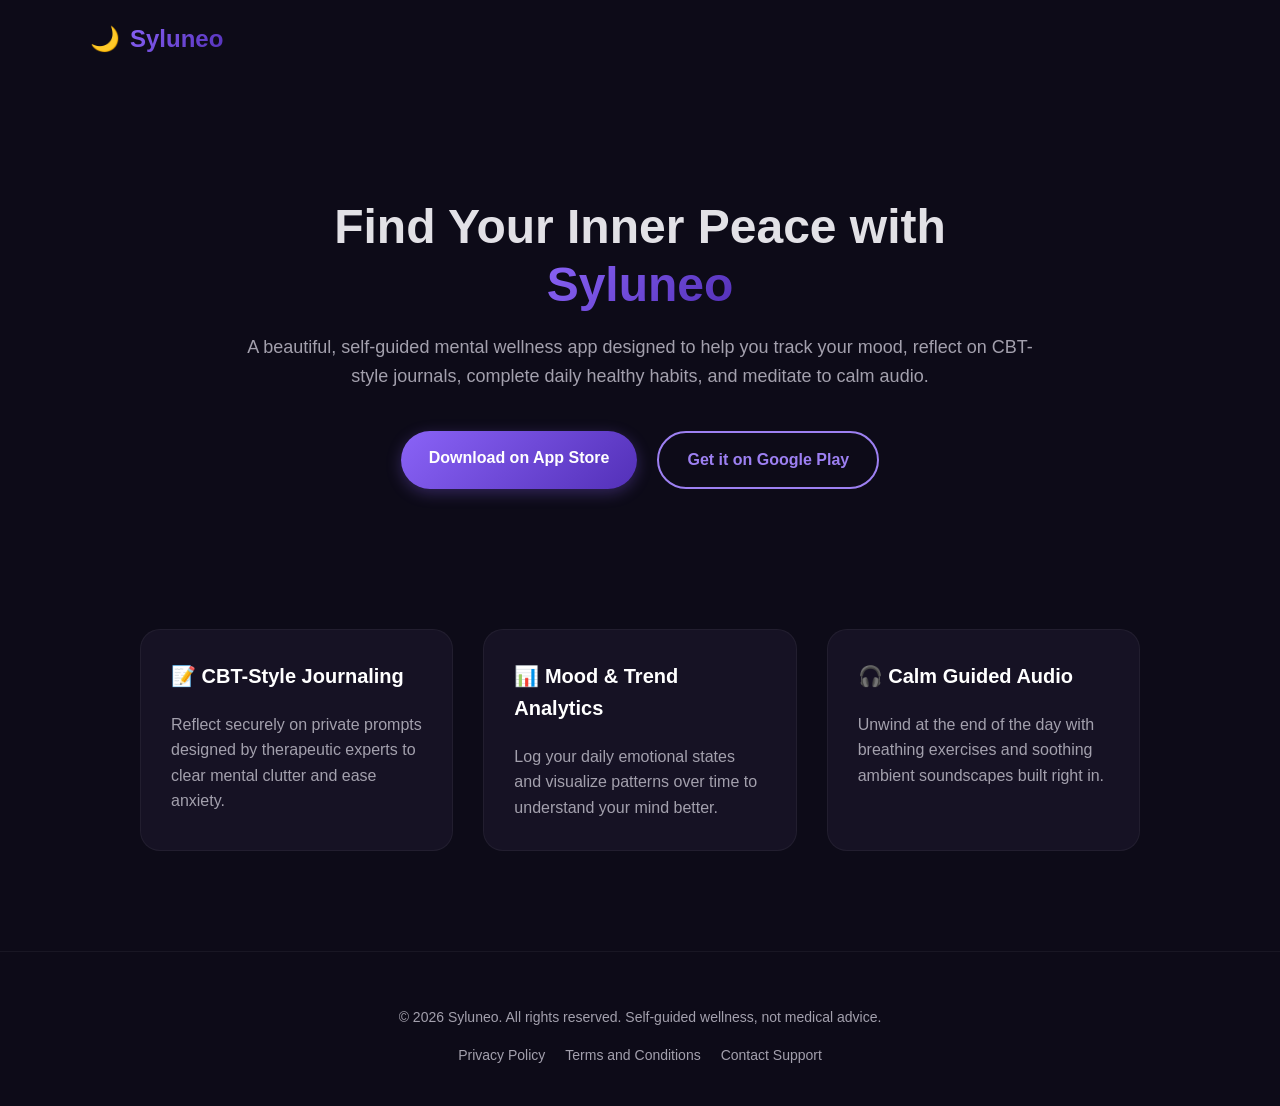
==== index.html @ 830b9f59 "Create index.html" ====
<!DOCTYPE html>
<html lang="en">
<head>
    <meta charset="UTF-8">
    <meta name="viewport" content="width=device-width, initial-scale=1.0">
    <title>Syluneo - Your Self-Guided Mental Wellness Space</title>
    <style>
        :root {
            --bg-color: #0d0b18;
            --card-bg: #161224;
            --text-color: #e2e1e6;
            --text-muted: #a3a0ad;
            --accent: #9d80f2;
            --accent-gradient: linear-gradient(135deg, #8a63f7, #5330b8);
        }
        body {
            font-family: -apple-system, BlinkMacSystemFont, "Segoe UI", Roboto, sans-serif;
            background-color: var(--bg-color);
            color: var(--text-color);
            margin: 0;
            padding: 0;
            line-height: 1.6;
        }
        header {
            display: flex;
            justify-content: space-between;
            align-items: center;
            padding: 20px 40px;
            max-width: 1100px;
            margin: 0 auto;
        }
        .logo {
            font-size: 24px;
            font-weight: 800;
            color: var(--text-color);
            text-decoration: none;
            display: flex;
            align-items: center;
            gap: 10px;
        }
        .logo span {
            background: var(--accent-gradient);
            -webkit-background-clip: text;
            -webkit-text-fill-color: transparent;
        }
        .hero {
            text-align: center;
            padding: 80px 20px;
            max-width: 800px;
            margin: 0 auto;
        }
        h1 {
            font-size: 48px;
            font-weight: 800;
            margin-bottom: 20px;
            line-height: 1.2;
        }
        h1 span {
            background: var(--accent-gradient);
            -webkit-background-clip: text;
            -webkit-text-fill-color: transparent;
        }
        .hero p {
            font-size: 18px;
            color: var(--text-muted);
            margin-bottom: 40px;
        }
        .cta-buttons {
            display: flex;
            justify-content: center;
            gap: 20px;
            flex-wrap: wrap;
        }
        .btn {
            background: var(--accent-gradient);
            color: white;
            padding: 14px 28px;
            border-radius: 30px;
            text-decoration: none;
            font-weight: 600;
            transition: transform 0.2s, box-shadow 0.2s;
            box-shadow: 0 4px 15px rgba(138, 99, 247, 0.3);
        }
        .btn:hover {
            transform: translateY(-2px);
            box-shadow: 0 6px 20px rgba(138, 99, 247, 0.5);
        }
        .btn-outline {
            background: transparent;
            border: 2px solid var(--accent);
            color: var(--accent);
            box-shadow: none;
        }
        .btn-outline:hover {
            background: rgba(157, 128, 242, 0.1);
            color: white;
            box-shadow: none;
        }
        .features {
            max-width: 1000px;
            margin: 60px auto;
            padding: 0 20px;
            display: grid;
            grid-template-columns: repeat(auto-fit, minmax(280px, 1fr));
            gap: 30px;
        }
        .feature-card {
            background-color: var(--card-bg);
            padding: 30px;
            border-radius: 20px;
            border: 1px solid rgba(255, 255, 255, 0.05);
            text-align: left;
        }
        .feature-card h3 {
            font-size: 20px;
            margin-top: 0;
            color: white;
        }
        .feature-card p {
            color: var(--text-muted);
            margin-bottom: 0;
        }
        footer {
            border-top: 1px solid rgba(255, 255, 255, 0.05);
            padding: 40px 20px;
            text-align: center;
            margin-top: 100px;
            color: var(--text-muted);
            font-size: 14px;
        }
        .footer-links {
            margin-top: 15px;
            display: flex;
            justify-content: center;
            gap: 20px;
        }
        .footer-links a {
            color: var(--text-muted);
            text-decoration: none;
            transition: color 0.2s;
        }
        .footer-links a:hover {
            color: var(--accent);
        }
    </style>
</head>
<body>

    <header>
        <a href="/" class="logo">🌙 <span>Syluneo</span></a>
    </header>

    <section class="hero">
        <h1>Find Your Inner Peace with <span>Syluneo</span></h1>
        <p>A beautiful, self-guided mental wellness app designed to help you track your mood, reflect on CBT-style journals, complete daily healthy habits, and meditate to calm audio.</p>
        <div class="cta-buttons">
            <a href="#" class="btn">Download on App Store</a>
            <a href="#" class="btn btn-outline">Get it on Google Play</a>
        </div>
    </section>

    <section class="features">
        <div class="feature-card">
            <h3>📝 CBT-Style Journaling</h3>
            <p>Reflect securely on private prompts designed by therapeutic experts to clear mental clutter and ease anxiety.</p>
        </div>
        <div class="feature-card">
            <h3>📊 Mood & Trend Analytics</h3>
            <p>Log your daily emotional states and visualize patterns over time to understand your mind better.</p>
        </div>
        <div class="feature-card">
            <h3>🎧 Calm Guided Audio</h3>
            <p>Unwind at the end of the day with breathing exercises and soothing ambient soundscapes built right in.</p>
        </div>
    </section>

    <footer>
        <p>&copy; 2026 Syluneo. All rights reserved. Self-guided wellness, not medical advice.</p>
        <div class="footer-links">
            <a href="/privacy-policy.html">Privacy Policy</a>
            <a href="/terms.html">Terms and Conditions</a>
            <a href="mailto:support@syluneo.com">Contact Support</a>
        </div>
    </footer>

</body>
</html>
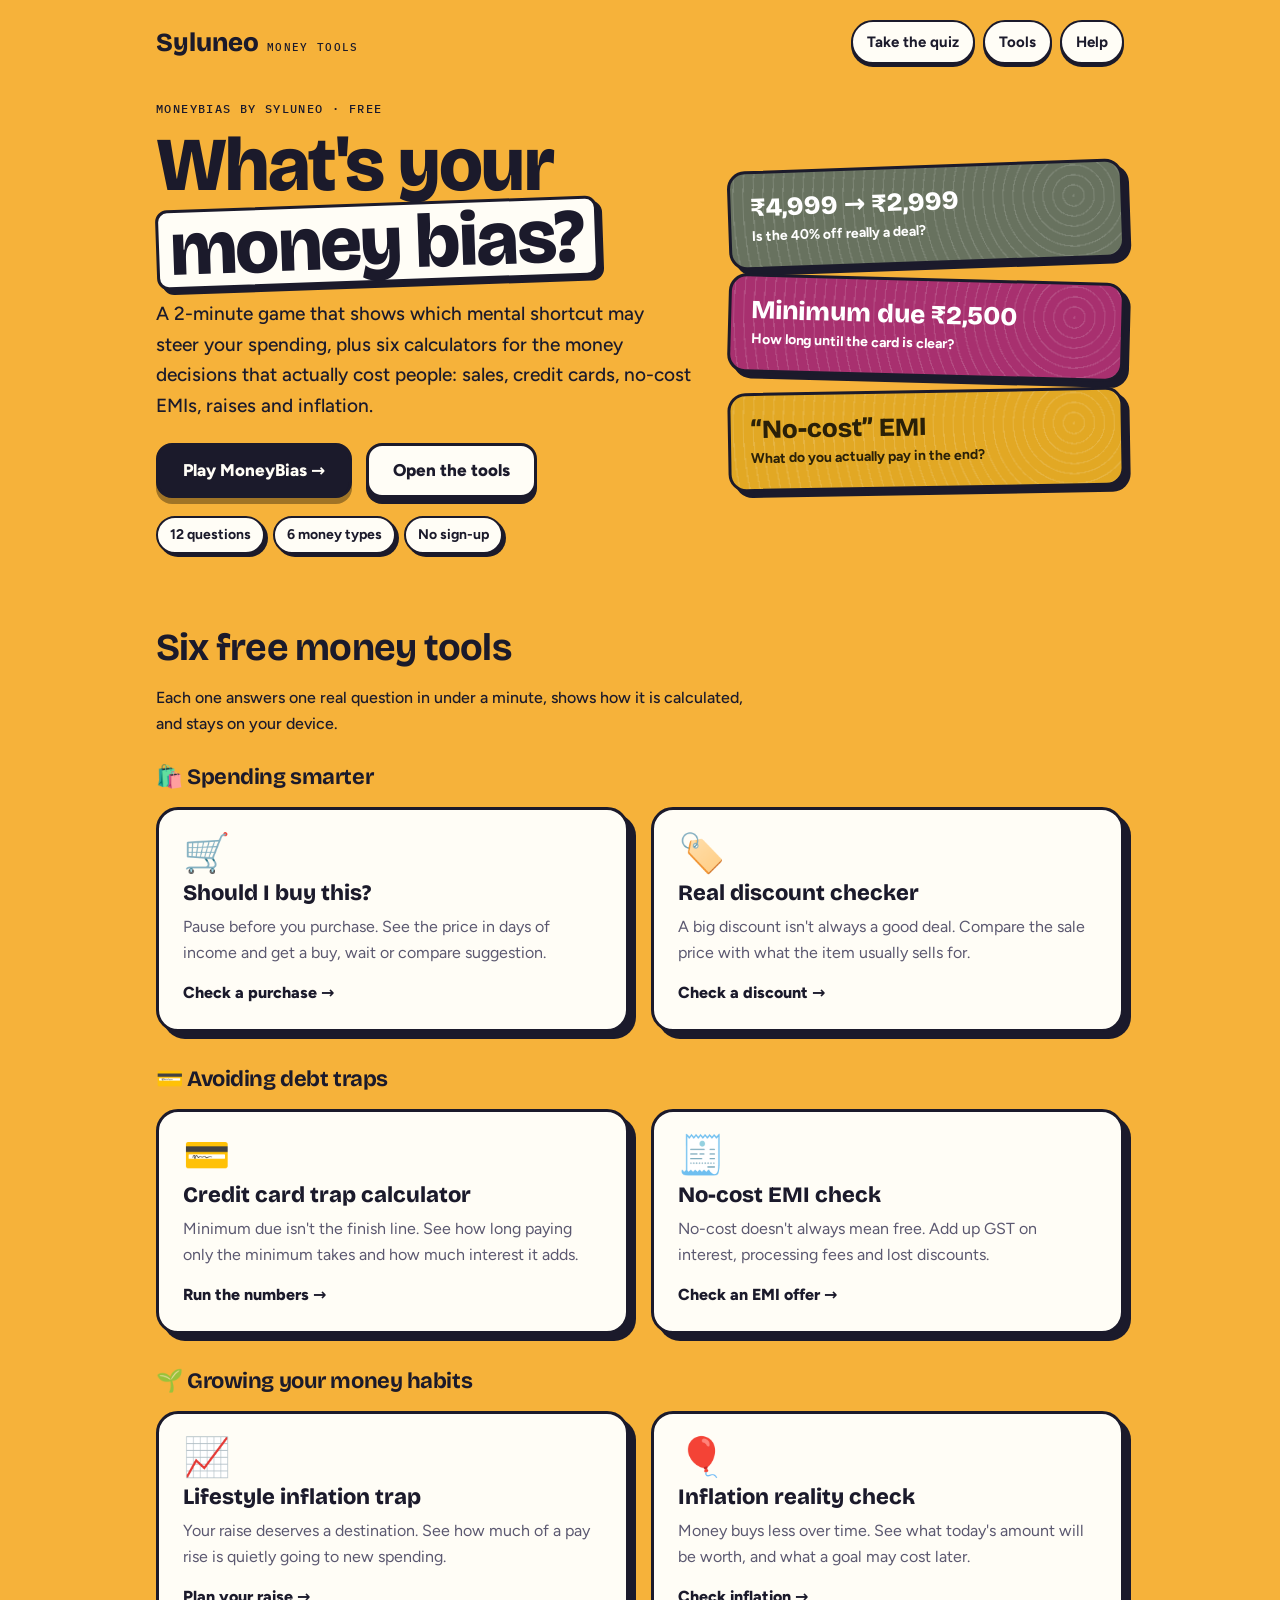
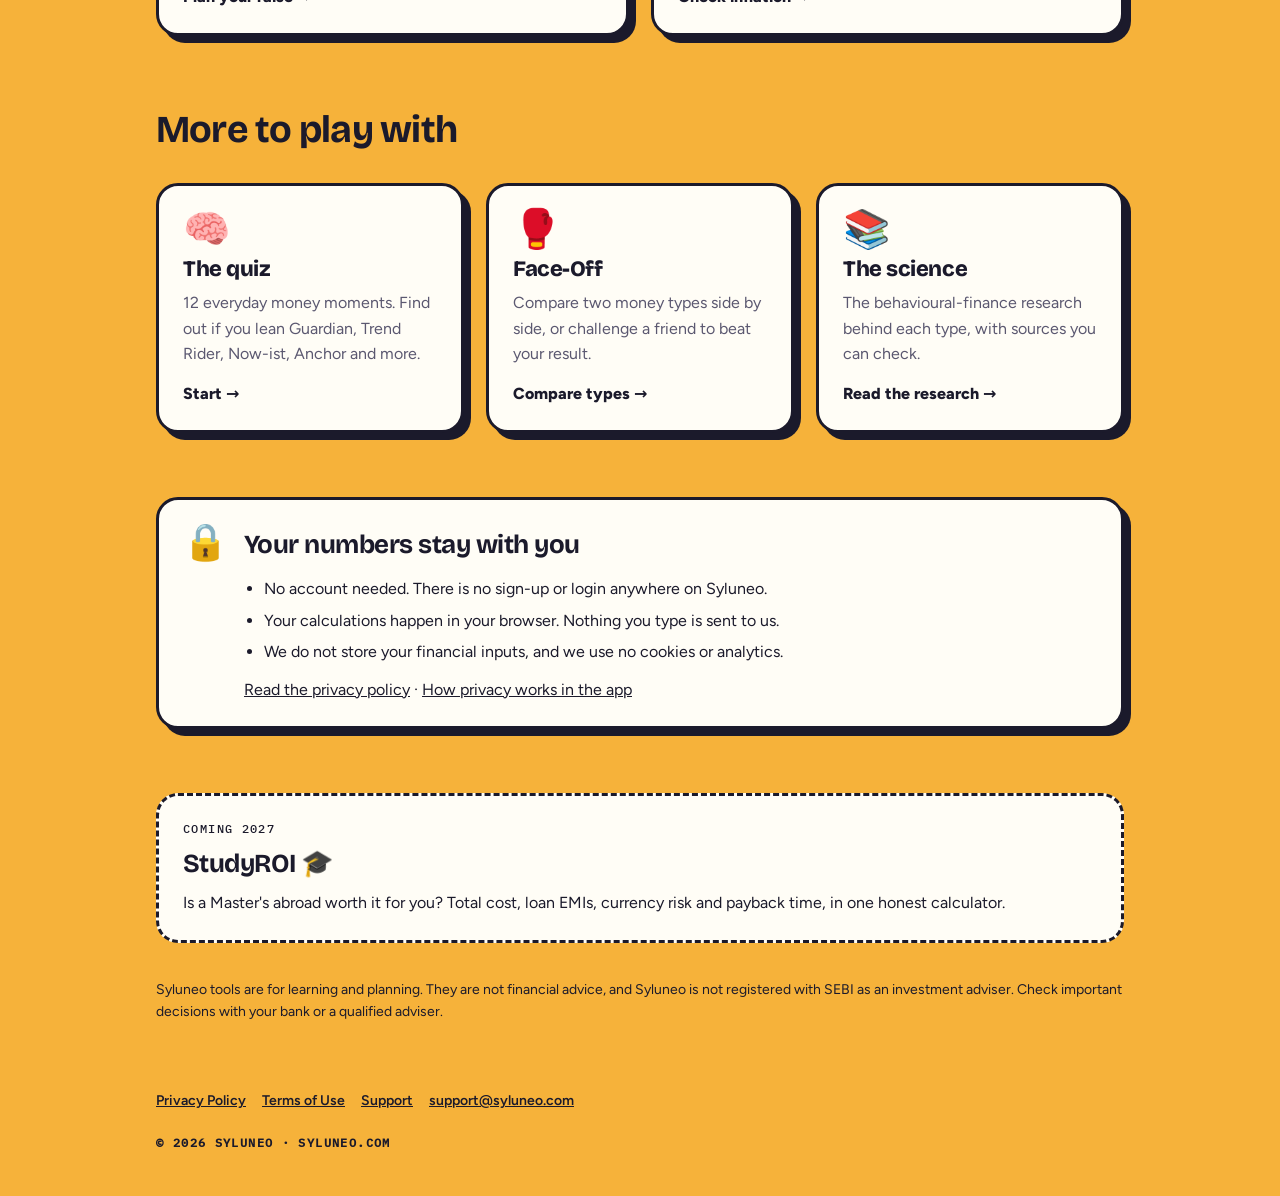
==== commit 0098f708: "Replace wellness site with MoneyBias and six free money tools - New home page in the MoneyBias desig" ====
--- a/index.html
+++ b/index.html
@@ -1,187 +1,129 @@
-<!DOCTYPE html>
+<!doctype html>
 <html lang="en">
 <head>
-    <meta charset="UTF-8">
-    <meta name="viewport" content="width=device-width, initial-scale=1.0">
-    <title>Syluneo - Your Self-Guided Mental Wellness Space</title>
-    <style>
-        :root {
-            --bg-color: #0d0b18;
-            --card-bg: #161224;
-            --text-color: #e2e1e6;
-            --text-muted: #a3a0ad;
-            --accent: #9d80f2;
-            --accent-gradient: linear-gradient(135deg, #8a63f7, #5330b8);
-        }
-        body {
-            font-family: -apple-system, BlinkMacSystemFont, "Segoe UI", Roboto, sans-serif;
-            background-color: var(--bg-color);
-            color: var(--text-color);
-            margin: 0;
-            padding: 0;
-            line-height: 1.6;
-        }
-        header {
-            display: flex;
-            justify-content: space-between;
-            align-items: center;
-            padding: 20px 40px;
-            max-width: 1100px;
-            margin: 0 auto;
-        }
-        .logo {
-            font-size: 24px;
-            font-weight: 800;
-            color: var(--text-color);
-            text-decoration: none;
-            display: flex;
-            align-items: center;
-            gap: 10px;
-        }
-        .logo span {
-            background: var(--accent-gradient);
-            -webkit-background-clip: text;
-            -webkit-text-fill-color: transparent;
-        }
-        .hero {
-            text-align: center;
-            padding: 80px 20px;
-            max-width: 800px;
-            margin: 0 auto;
-        }
-        h1 {
-            font-size: 48px;
-            font-weight: 800;
-            margin-bottom: 20px;
-            line-height: 1.2;
-        }
-        h1 span {
-            background: var(--accent-gradient);
-            -webkit-background-clip: text;
-            -webkit-text-fill-color: transparent;
-        }
-        .hero p {
-            font-size: 18px;
-            color: var(--text-muted);
-            margin-bottom: 40px;
-        }
-        .cta-buttons {
-            display: flex;
-            justify-content: center;
-            gap: 20px;
-            flex-wrap: wrap;
-        }
-        .btn {
-            background: var(--accent-gradient);
-            color: white;
-            padding: 14px 28px;
-            border-radius: 30px;
-            text-decoration: none;
-            font-weight: 600;
-            transition: transform 0.2s, box-shadow 0.2s;
-            box-shadow: 0 4px 15px rgba(138, 99, 247, 0.3);
-        }
-        .btn:hover {
-            transform: translateY(-2px);
-            box-shadow: 0 6px 20px rgba(138, 99, 247, 0.5);
-        }
-        .btn-outline {
-            background: transparent;
-            border: 2px solid var(--accent);
-            color: var(--accent);
-            box-shadow: none;
-        }
-        .btn-outline:hover {
-            background: rgba(157, 128, 242, 0.1);
-            color: white;
-            box-shadow: none;
-        }
-        .features {
-            max-width: 1000px;
-            margin: 60px auto;
-            padding: 0 20px;
-            display: grid;
-            grid-template-columns: repeat(auto-fit, minmax(280px, 1fr));
-            gap: 30px;
-        }
-        .feature-card {
-            background-color: var(--card-bg);
-            padding: 30px;
-            border-radius: 20px;
-            border: 1px solid rgba(255, 255, 255, 0.05);
-            text-align: left;
-        }
-        .feature-card h3 {
-            font-size: 20px;
-            margin-top: 0;
-            color: white;
-        }
-        .feature-card p {
-            color: var(--text-muted);
-            margin-bottom: 0;
-        }
-        footer {
-            border-top: 1px solid rgba(255, 255, 255, 0.05);
-            padding: 40px 20px;
-            text-align: center;
-            margin-top: 100px;
-            color: var(--text-muted);
-            font-size: 14px;
-        }
-        .footer-links {
-            margin-top: 15px;
-            display: flex;
-            justify-content: center;
-            gap: 20px;
-        }
-        .footer-links a {
-            color: var(--text-muted);
-            text-decoration: none;
-            transition: color 0.2s;
-        }
-        .footer-links a:hover {
-            color: var(--accent);
-        }
-    </style>
+<meta charset="utf-8">
+<meta name="viewport" content="width=device-width,initial-scale=1,viewport-fit=cover">
+<title>Syluneo: free money tools and the MoneyBias quiz</title>
+<meta name="description" content="Find your money bias in 2 minutes, then use six free calculators for shopping, credit cards, no-cost EMIs, raises and inflation. No account. Calculations stay in your browser.">
+<link rel="canonical" href="https://syluneo.com/">
+<meta property="og:type" content="website">
+<meta property="og:title" content="Syluneo: what's your money bias?">
+<meta property="og:description" content="A 2-minute money personality game plus six free tools for real money decisions. No account, nothing stored.">
+<meta property="og:url" content="https://syluneo.com/">
+<meta property="og:image" content="https://syluneo.com/moneybias/og.png">
+<meta name="twitter:card" content="summary_large_image">
+<meta name="theme-color" content="#F6B23A">
+<link rel="icon" href="/moneybias/favicon.svg" type="image/svg+xml">
+<link rel="stylesheet" href="/moneybias/fonts.css">
+<link rel="stylesheet" href="/assets/site.css">
 </head>
 <body>
+<a class="skip" href="#main">Skip to content</a>
+<div class="wrap">
+  <header class="top">
+    <a class="brand" href="/">Syluneo <small>money tools</small></a>
+    <nav class="nav" aria-label="Main">
+      <a href="/moneybias/">Take the quiz</a>
+      <a href="#tools">Tools</a>
+      <a href="/support/">Help</a>
+    </nav>
+  </header>
 
-    <header>
-        <a href="/" class="logo">🌙 <span>Syluneo</span></a>
-    </header>
-
-    <section class="hero">
-        <h1>Find Your Inner Peace with <span>Syluneo</span></h1>
-        <p>A beautiful, self-guided mental wellness app designed to help you track your mood, reflect on CBT-style journals, complete daily healthy habits, and meditate to calm audio.</p>
-        <div class="cta-buttons">
-            <a href="#" class="btn">Download on App Store</a>
-            <a href="#" class="btn btn-outline">Get it on Google Play</a>
+  <main id="main" tabindex="-1">
+    <section class="hero" aria-labelledby="hero-title">
+      <div>
+        <p class="tag">MoneyBias by Syluneo · free</p>
+        <h1 id="hero-title">What's your <em>money bias?</em></h1>
+        <p class="lede">A 2-minute game that shows which mental shortcut may steer your spending, plus six calculators for the money decisions that actually cost people: sales, credit cards, no-cost EMIs, raises and inflation.</p>
+        <div class="cta-row">
+          <a class="btn primary" href="/moneybias/">Play MoneyBias →</a>
+          <a class="btn" href="#tools">Open the tools</a>
         </div>
+        <div class="stickers" aria-label="Highlights">
+          <span class="sticker">12 questions</span>
+          <span class="sticker">6 money types</span>
+          <span class="sticker">No sign-up</span>
+        </div>
+      </div>
+      <div class="hero-art" aria-hidden="true">
+        <div class="mini-note"><b>₹4,999 → ₹2,999</b><span>Is the 40% off really a deal?</span></div>
+        <div class="mini-note"><b>Minimum due ₹2,500</b><span>How long until the card is clear?</span></div>
+        <div class="mini-note"><b>“No-cost” EMI</b><span>What do you actually pay in the end?</span></div>
+      </div>
     </section>
 
-    <section class="features">
-        <div class="feature-card">
-            <h3>📝 CBT-Style Journaling</h3>
-            <p>Reflect securely on private prompts designed by therapeutic experts to clear mental clutter and ease anxiety.</p>
+    <section class="section" id="tools" aria-labelledby="tools-title">
+      <h2 id="tools-title">Six free money tools</h2>
+      <p class="sub">Each one answers one real question in under a minute, shows how it is calculated, and stays on your device.</p>
+      <div class="cats">
+        <div class="cat">
+          <h3>🛍️ Spending smarter</h3>
+          <div class="grid2">
+            <a class="card tool" href="/moneybias/#buy-check"><span class="emo" aria-hidden="true">🛒</span><h4>Should I buy this?</h4><p>Pause before you purchase. See the price in days of income and get a buy, wait or compare suggestion.</p><span class="go">Check a purchase →</span></a>
+            <a class="card tool" href="/moneybias/#discount-check"><span class="emo" aria-hidden="true">🏷️</span><h4>Real discount checker</h4><p>A big discount isn't always a good deal. Compare the sale price with what the item usually sells for.</p><span class="go">Check a discount →</span></a>
+          </div>
         </div>
-        <div class="feature-card">
-            <h3>📊 Mood & Trend Analytics</h3>
-            <p>Log your daily emotional states and visualize patterns over time to understand your mind better.</p>
+        <div class="cat">
+          <h3>💳 Avoiding debt traps</h3>
+          <div class="grid2">
+            <a class="card tool" href="/moneybias/#card-trap"><span class="emo" aria-hidden="true">💳</span><h4>Credit card trap calculator</h4><p>Minimum due isn't the finish line. See how long paying only the minimum takes and how much interest it adds.</p><span class="go">Run the numbers →</span></a>
+            <a class="card tool" href="/moneybias/#no-cost-emi"><span class="emo" aria-hidden="true">🧾</span><h4>No-cost EMI check</h4><p>No-cost doesn't always mean free. Add up GST on interest, processing fees and lost discounts.</p><span class="go">Check an EMI offer →</span></a>
+          </div>
         </div>
-        <div class="feature-card">
-            <h3>🎧 Calm Guided Audio</h3>
-            <p>Unwind at the end of the day with breathing exercises and soothing ambient soundscapes built right in.</p>
+        <div class="cat">
+          <h3>🌱 Growing your money habits</h3>
+          <div class="grid2">
+            <a class="card tool" href="/moneybias/#lifestyle-inflation"><span class="emo" aria-hidden="true">📈</span><h4>Lifestyle inflation trap</h4><p>Your raise deserves a destination. See how much of a pay rise is quietly going to new spending.</p><span class="go">Plan your raise →</span></a>
+            <a class="card tool" href="/moneybias/#inflation-check"><span class="emo" aria-hidden="true">🎈</span><h4>Inflation reality check</h4><p>Money buys less over time. See what today's amount will be worth, and what a goal may cost later.</p><span class="go">Check inflation →</span></a>
+          </div>
         </div>
+      </div>
     </section>
 
-    <footer>
-        <p>&copy; 2026 Syluneo. All rights reserved. Self-guided wellness, not medical advice.</p>
-        <div class="footer-links">
-            <a href="/privacy-policy.html">Privacy Policy</a>
-            <a href="/terms.html">Terms and Conditions</a>
-            <a href="mailto:support@syluneo.com">Contact Support</a>
+    <section class="section" aria-labelledby="more-title">
+      <h2 id="more-title">More to play with</h2>
+      <div class="grid3" style="margin-top:22px">
+        <a class="card tool" href="/moneybias/"><span class="emo" aria-hidden="true">🧠</span><h3>The quiz</h3><p>12 everyday money moments. Find out if you lean Guardian, Trend Rider, Now-ist, Anchor and more.</p><span class="go">Start →</span></a>
+        <a class="card tool" href="/moneybias/#faceoff"><span class="emo" aria-hidden="true">🥊</span><h3>Face-Off</h3><p>Compare two money types side by side, or challenge a friend to beat your result.</p><span class="go">Compare types →</span></a>
+        <a class="card tool" href="/moneybias/#science"><span class="emo" aria-hidden="true">📚</span><h3>The science</h3><p>The behavioural-finance research behind each type, with sources you can check.</p><span class="go">Read the research →</span></a>
+      </div>
+    </section>
+
+    <section class="section" aria-labelledby="privacy-title">
+      <div class="card promise">
+        <span class="emo" aria-hidden="true">🔒</span>
+        <div>
+          <h2 id="privacy-title" style="font-size:26px">Your numbers stay with you</h2>
+          <ul>
+            <li>No account needed. There is no sign-up or login anywhere on Syluneo.</li>
+            <li>Your calculations happen in your browser. Nothing you type is sent to us.</li>
+            <li>We do not store your financial inputs, and we use no cookies or analytics.</li>
+          </ul>
+          <p style="margin-top:12px"><a href="/privacy-policy.html">Read the privacy policy</a> · <a href="/moneybias/#privacy">How privacy works in the app</a></p>
         </div>
-    </footer>
+      </div>
+    </section>
 
+    <section class="section" aria-labelledby="soon-title">
+      <div class="card soon">
+        <p class="tag">Coming 2027</p>
+        <h2 id="soon-title" style="font-size:26px;margin-top:4px">StudyROI 🎓</h2>
+        <p style="margin-top:6px">Is a Master's abroad worth it for you? Total cost, loan EMIs, currency risk and payback time, in one honest calculator.</p>
+      </div>
+    </section>
+
+    <p class="fine" style="margin-top:36px;color:var(--ink)">Syluneo tools are for learning and planning. They are not financial advice, and Syluneo is not registered with SEBI as an investment adviser. Check important decisions with your bank or a qualified adviser.</p>
+  </main>
+
+  <footer class="site">
+    <nav aria-label="Legal and help">
+      <a href="/privacy-policy.html">Privacy Policy</a>
+      <a href="/terms.html">Terms of Use</a>
+      <a href="/support/">Support</a>
+      <a href="mailto:support@syluneo.com">support@syluneo.com</a>
+    </nav>
+    <span class="tag">© 2026 Syluneo · syluneo.com</span>
+  </footer>
+</div>
 </body>
 </html>
--- a/moneybias/fonts.css
+++ b/moneybias/fonts.css
@@ -0,0 +1,14 @@
+@font-face{font-family:'Bricolage Grotesque';font-style:normal;font-weight:200 800;font-display:swap;src:url(fonts/bricolage-grotesque-latin-opsz-normal.woff2) format('woff2');unicode-range:U+0000-00FF,U+0131,U+0152-0153,U+02BB-02BC,U+02C6,U+02DA,U+02DC,U+0304,U+0308,U+0329,U+2000-206F,U+20AC,U+2122,U+2191,U+2193,U+2212,U+2215,U+FEFF,U+FFFD}
+@font-face{font-family:'Figtree';font-style:normal;font-weight:400;font-display:swap;src:url(fonts/figtree-latin-400-normal.woff2) format('woff2');unicode-range:U+0000-00FF,U+0131,U+0152-0153,U+02BB-02BC,U+02C6,U+02DA,U+02DC,U+0304,U+0308,U+0329,U+2000-206F,U+20AC,U+2122,U+2191,U+2193,U+2212,U+2215,U+FEFF,U+FFFD}
+@font-face{font-family:'Figtree';font-style:normal;font-weight:500;font-display:swap;src:url(fonts/figtree-latin-500-normal.woff2) format('woff2');unicode-range:U+0000-00FF,U+0131,U+0152-0153,U+02BB-02BC,U+02C6,U+02DA,U+02DC,U+0304,U+0308,U+0329,U+2000-206F,U+20AC,U+2122,U+2191,U+2193,U+2212,U+2215,U+FEFF,U+FFFD}
+@font-face{font-family:'Figtree';font-style:normal;font-weight:600;font-display:swap;src:url(fonts/figtree-latin-600-normal.woff2) format('woff2');unicode-range:U+0000-00FF,U+0131,U+0152-0153,U+02BB-02BC,U+02C6,U+02DA,U+02DC,U+0304,U+0308,U+0329,U+2000-206F,U+20AC,U+2122,U+2191,U+2193,U+2212,U+2215,U+FEFF,U+FFFD}
+@font-face{font-family:'Figtree';font-style:normal;font-weight:700;font-display:swap;src:url(fonts/figtree-latin-700-normal.woff2) format('woff2');unicode-range:U+0000-00FF,U+0131,U+0152-0153,U+02BB-02BC,U+02C6,U+02DA,U+02DC,U+0304,U+0308,U+0329,U+2000-206F,U+20AC,U+2122,U+2191,U+2193,U+2212,U+2215,U+FEFF,U+FFFD}
+@font-face{font-family:'Figtree';font-style:normal;font-weight:800;font-display:swap;src:url(fonts/figtree-latin-800-normal.woff2) format('woff2');unicode-range:U+0000-00FF,U+0131,U+0152-0153,U+02BB-02BC,U+02C6,U+02DA,U+02DC,U+0304,U+0308,U+0329,U+2000-206F,U+20AC,U+2122,U+2191,U+2193,U+2212,U+2215,U+FEFF,U+FFFD}
+@font-face{font-family:'IBM Plex Mono';font-style:normal;font-weight:500;font-display:swap;src:url(fonts/ibm-plex-mono-latin-500-normal.woff2) format('woff2');unicode-range:U+0000-00FF,U+0131,U+0152-0153,U+02BB-02BC,U+02C6,U+02DA,U+02DC,U+0304,U+0308,U+0329,U+2000-206F,U+20AC,U+2122,U+2191,U+2193,U+2212,U+2215,U+FEFF,U+FFFD}
+@font-face{font-family:'Bricolage Grotesque';font-style:normal;font-weight:200 800;font-display:swap;src:url(fonts/bricolage-grotesque-latin-ext-opsz-normal.woff2) format('woff2');unicode-range:U+0100-02BA,U+02BD-02C5,U+02C7-02CC,U+02CE-02D7,U+02DD-02FF,U+0304,U+0308,U+0329,U+1D00-1DBF,U+1E00-1E9F,U+1EF2-1EFF,U+2020,U+20A0-20AB,U+20AD-20C0,U+2113,U+2C60-2C7F,U+A720-A7FF}
+@font-face{font-family:'Figtree';font-style:normal;font-weight:400;font-display:swap;src:url(fonts/figtree-latin-ext-400-normal.woff2) format('woff2');unicode-range:U+0100-02BA,U+02BD-02C5,U+02C7-02CC,U+02CE-02D7,U+02DD-02FF,U+0304,U+0308,U+0329,U+1D00-1DBF,U+1E00-1E9F,U+1EF2-1EFF,U+2020,U+20A0-20AB,U+20AD-20C0,U+2113,U+2C60-2C7F,U+A720-A7FF}
+@font-face{font-family:'Figtree';font-style:normal;font-weight:500;font-display:swap;src:url(fonts/figtree-latin-ext-500-normal.woff2) format('woff2');unicode-range:U+0100-02BA,U+02BD-02C5,U+02C7-02CC,U+02CE-02D7,U+02DD-02FF,U+0304,U+0308,U+0329,U+1D00-1DBF,U+1E00-1E9F,U+1EF2-1EFF,U+2020,U+20A0-20AB,U+20AD-20C0,U+2113,U+2C60-2C7F,U+A720-A7FF}
+@font-face{font-family:'Figtree';font-style:normal;font-weight:600;font-display:swap;src:url(fonts/figtree-latin-ext-600-normal.woff2) format('woff2');unicode-range:U+0100-02BA,U+02BD-02C5,U+02C7-02CC,U+02CE-02D7,U+02DD-02FF,U+0304,U+0308,U+0329,U+1D00-1DBF,U+1E00-1E9F,U+1EF2-1EFF,U+2020,U+20A0-20AB,U+20AD-20C0,U+2113,U+2C60-2C7F,U+A720-A7FF}
+@font-face{font-family:'Figtree';font-style:normal;font-weight:700;font-display:swap;src:url(fonts/figtree-latin-ext-700-normal.woff2) format('woff2');unicode-range:U+0100-02BA,U+02BD-02C5,U+02C7-02CC,U+02CE-02D7,U+02DD-02FF,U+0304,U+0308,U+0329,U+1D00-1DBF,U+1E00-1E9F,U+1EF2-1EFF,U+2020,U+20A0-20AB,U+20AD-20C0,U+2113,U+2C60-2C7F,U+A720-A7FF}
+@font-face{font-family:'Figtree';font-style:normal;font-weight:800;font-display:swap;src:url(fonts/figtree-latin-ext-800-normal.woff2) format('woff2');unicode-range:U+0100-02BA,U+02BD-02C5,U+02C7-02CC,U+02CE-02D7,U+02DD-02FF,U+0304,U+0308,U+0329,U+1D00-1DBF,U+1E00-1E9F,U+1EF2-1EFF,U+2020,U+20A0-20AB,U+20AD-20C0,U+2113,U+2C60-2C7F,U+A720-A7FF}
+@font-face{font-family:'IBM Plex Mono';font-style:normal;font-weight:500;font-display:swap;src:url(fonts/ibm-plex-mono-latin-ext-500-normal.woff2) format('woff2');unicode-range:U+0100-02BA,U+02BD-02C5,U+02C7-02CC,U+02CE-02D7,U+02DD-02FF,U+0304,U+0308,U+0329,U+1D00-1DBF,U+1E00-1E9F,U+1EF2-1EFF,U+2020,U+20A0-20AB,U+20AD-20C0,U+2113,U+2C60-2C7F,U+A720-A7FF}
--- a/assets/site.css
+++ b/assets/site.css
@@ -0,0 +1,107 @@
+/* Syluneo site pages: same visual language as MoneyBias (marigold/purple stage, cream cards, ink borders, offset shadows) */
+:root{
+  --stage:#F6B23A; --purple:#4B3FB0; --ink:#1B1A2B; --paper:#FFFDF6; --muted:#5B5870; --soft:#EFEBE0; --pick:#FFD84D;
+  --display:"Bricolage Grotesque","Trebuchet MS",system-ui,sans-serif;
+  --body:"Figtree",system-ui,-apple-system,"Segoe UI",Roboto,sans-serif;
+  --mono:"IBM Plex Mono",ui-monospace,Menlo,Consolas,monospace;
+  color-scheme:light;
+  padding-top:env(safe-area-inset-top,0px); padding-bottom:env(safe-area-inset-bottom,0px);
+}
+*{box-sizing:border-box}
+html,body{margin:0}
+body{background:var(--stage);color:var(--ink);font:16px/1.6 var(--body)}
+body.purple{background:var(--purple);color:#FFFFFF}
+a{color:inherit}
+img{max-width:100%}
+.wrap{max-width:1000px;margin:0 auto;padding-left:max(16px,env(safe-area-inset-left,0px));padding-right:max(16px,env(safe-area-inset-right,0px));padding-block:20px 44px}
+.skip{position:absolute;left:12px;top:-60px;z-index:50;background:var(--paper);color:var(--ink);border:2.5px solid var(--ink);border-radius:10px;padding:10px 14px;font-weight:800;text-decoration:none}
+.skip:focus{top:12px}
+main:focus{outline:none}
+h1,h2,h3{font-family:var(--display);letter-spacing:-.02em;text-wrap:balance;margin:0}
+p{margin:0}
+
+/* header */
+.top{display:flex;justify-content:space-between;align-items:center;gap:12px;flex-wrap:wrap;padding-bottom:26px}
+.brand{font:800 26px var(--display);text-decoration:none;display:inline-flex;align-items:baseline;gap:8px}
+.brand small{font:500 11px var(--mono);letter-spacing:.12em;text-transform:uppercase}
+.nav{display:flex;gap:8px;flex-wrap:wrap}
+.nav a{display:inline-flex;align-items:center;min-height:44px;padding:8px 14px;border-radius:999px;border:2.5px solid var(--ink);background:var(--paper);color:var(--ink);font:700 15px var(--body);text-decoration:none;box-shadow:0 3px 0 var(--ink)}
+.nav a:hover{background:var(--pick)}
+
+/* type helpers */
+.tag{font-family:var(--mono);font-size:11.5px;letter-spacing:.12em;text-transform:uppercase}
+.lede{font-size:19px;font-weight:500;max-width:56ch}
+.fine{font-size:14px;color:var(--muted)}
+
+/* cards and buttons */
+.card{background:var(--paper);color:var(--ink);border:3px solid var(--ink);border-radius:22px;box-shadow:7px 7px 0 var(--ink);padding:24px}
+.btn{display:inline-flex;align-items:center;justify-content:center;min-height:52px;font:800 17px/1 var(--body);border-radius:16px;padding:16px 24px;border:3px solid var(--ink);background:var(--paper);color:var(--ink);text-decoration:none;box-shadow:0 6px 0 var(--ink);transition:transform .08s ease,box-shadow .08s ease}
+.btn:hover{transform:translateY(-2px);box-shadow:0 8px 0 var(--ink)}
+.btn.primary{background:var(--ink);color:var(--paper);box-shadow:0 6px 0 rgba(0,0,0,.35)}
+a:focus-visible,.btn:focus-visible{outline:3px solid var(--ink);outline-offset:3px}
+body.purple a:focus-visible{outline-color:#FFFFFF}
+
+/* home */
+.hero{display:grid;grid-template-columns:1.15fr .85fr;gap:36px;align-items:center;margin-top:10px}
+.hero h1{font-weight:800;font-size:clamp(42px,7.4vw,76px);line-height:.98;margin:10px 0 16px}
+.hero h1 em{font-style:normal;background:var(--paper);padding:0 .14em;border-radius:12px;border:3px solid var(--ink);display:inline-block;transform:rotate(-2deg);box-shadow:5px 5px 0 var(--ink)}
+.cta-row{display:flex;flex-wrap:wrap;gap:14px;margin-top:22px}
+.stickers{display:flex;flex-wrap:wrap;gap:8px;margin-top:18px}
+.sticker{background:var(--paper);border:2.5px solid var(--ink);border-radius:999px;padding:6px 12px;font-weight:700;font-size:14px;box-shadow:3px 3px 0 var(--ink)}
+.hero-art{display:grid;gap:14px}
+.mini-note{border:3px solid var(--ink);border-radius:18px;box-shadow:6px 6px 0 var(--ink);padding:18px 20px;color:#FFFFFF;background-image:repeating-radial-gradient(circle at 88% 35%,rgba(255,255,255,.14) 0 1.2px,transparent 1.2px 10px)}
+.mini-note:nth-child(1){background-color:#68725F;transform:rotate(-2deg)}
+.mini-note:nth-child(2){background-color:#A8306F;transform:rotate(1.5deg)}
+.mini-note:nth-child(3){background-color:#E2A824;color:#2A2008;transform:rotate(-1deg)}
+.mini-note b{display:block;font:800 26px var(--display)}
+.mini-note span{font-weight:700;font-size:14px}
+.section{margin-top:64px}
+.section > h2{font-size:clamp(28px,4.4vw,38px)}
+.section > .sub{margin-top:6px;font-weight:500;max-width:60ch}
+.cats{display:flex;flex-direction:column;gap:30px;margin-top:24px}
+.cat h3{font-size:22px;margin-bottom:12px}
+.grid2{display:grid;grid-template-columns:repeat(2,minmax(0,1fr));gap:22px}
+.grid3{display:grid;grid-template-columns:repeat(3,minmax(0,1fr));gap:22px}
+.tool{display:flex;flex-direction:column;gap:8px;text-decoration:none;height:100%;transition:transform .12s ease,box-shadow .12s ease}
+.tool:hover{transform:translate(-2px,-2px);box-shadow:9px 9px 0 var(--ink)}
+.tool .emo{font-size:38px;line-height:1}
+.tool h3,.tool h4{font:800 22px var(--display);margin:0}
+.tool p{color:var(--muted)}
+.tool .go{margin-top:auto;font-weight:800;padding-top:6px}
+.promise{display:flex;gap:16px;align-items:flex-start}
+.promise .emo{font-size:36px;line-height:1}
+.promise ul{margin:10px 0 0;padding-left:20px;display:flex;flex-direction:column;gap:6px}
+.soon{border-style:dashed;box-shadow:none}
+
+/* documents (privacy, terms, support) */
+.doc{max-width:820px}
+.doc h1{font-size:clamp(34px,6vw,52px);line-height:1.05;margin:8px 0 10px}
+.doc .card{padding:28px}
+.doc .card h2{font-size:22px;margin:28px 0 8px}
+.doc .card h2:first-child{margin-top:0}
+.doc .card p,.doc .card li{max-width:70ch}
+.doc .card p + p{margin-top:10px}
+.doc .card ul{margin:8px 0 0;padding-left:22px;display:flex;flex-direction:column;gap:6px}
+.summary{background:#FFF6D6;border:2.5px solid var(--ink);border-radius:16px;padding:16px 18px;margin-bottom:22px}
+.summary ul{margin-top:6px}
+.contact-box{display:grid;gap:4px;margin-top:8px}
+.faq{display:flex;flex-direction:column;gap:12px;margin-top:8px}
+.faq details{border:2.5px solid var(--ink);border-radius:14px;padding:12px 16px;background:var(--paper)}
+.faq summary{cursor:pointer;font-weight:800}
+.faq details p{margin-top:8px}
+
+/* footer */
+footer.site{margin-top:56px;display:flex;flex-direction:column;gap:10px;font-size:14px;font-weight:600}
+footer.site nav{display:flex;flex-wrap:wrap;gap:6px 16px}
+footer.site nav a{display:inline-flex;align-items:center;min-height:44px}
+
+@media (max-width:820px){
+  .hero{grid-template-columns:1fr}
+  .grid3{grid-template-columns:1fr}
+}
+@media (max-width:640px){
+  .grid2{grid-template-columns:1fr}
+  .section{margin-top:48px}
+  .doc .card{padding:20px}
+}
+@media (prefers-reduced-motion:reduce){*{transition:none!important;animation:none!important}}
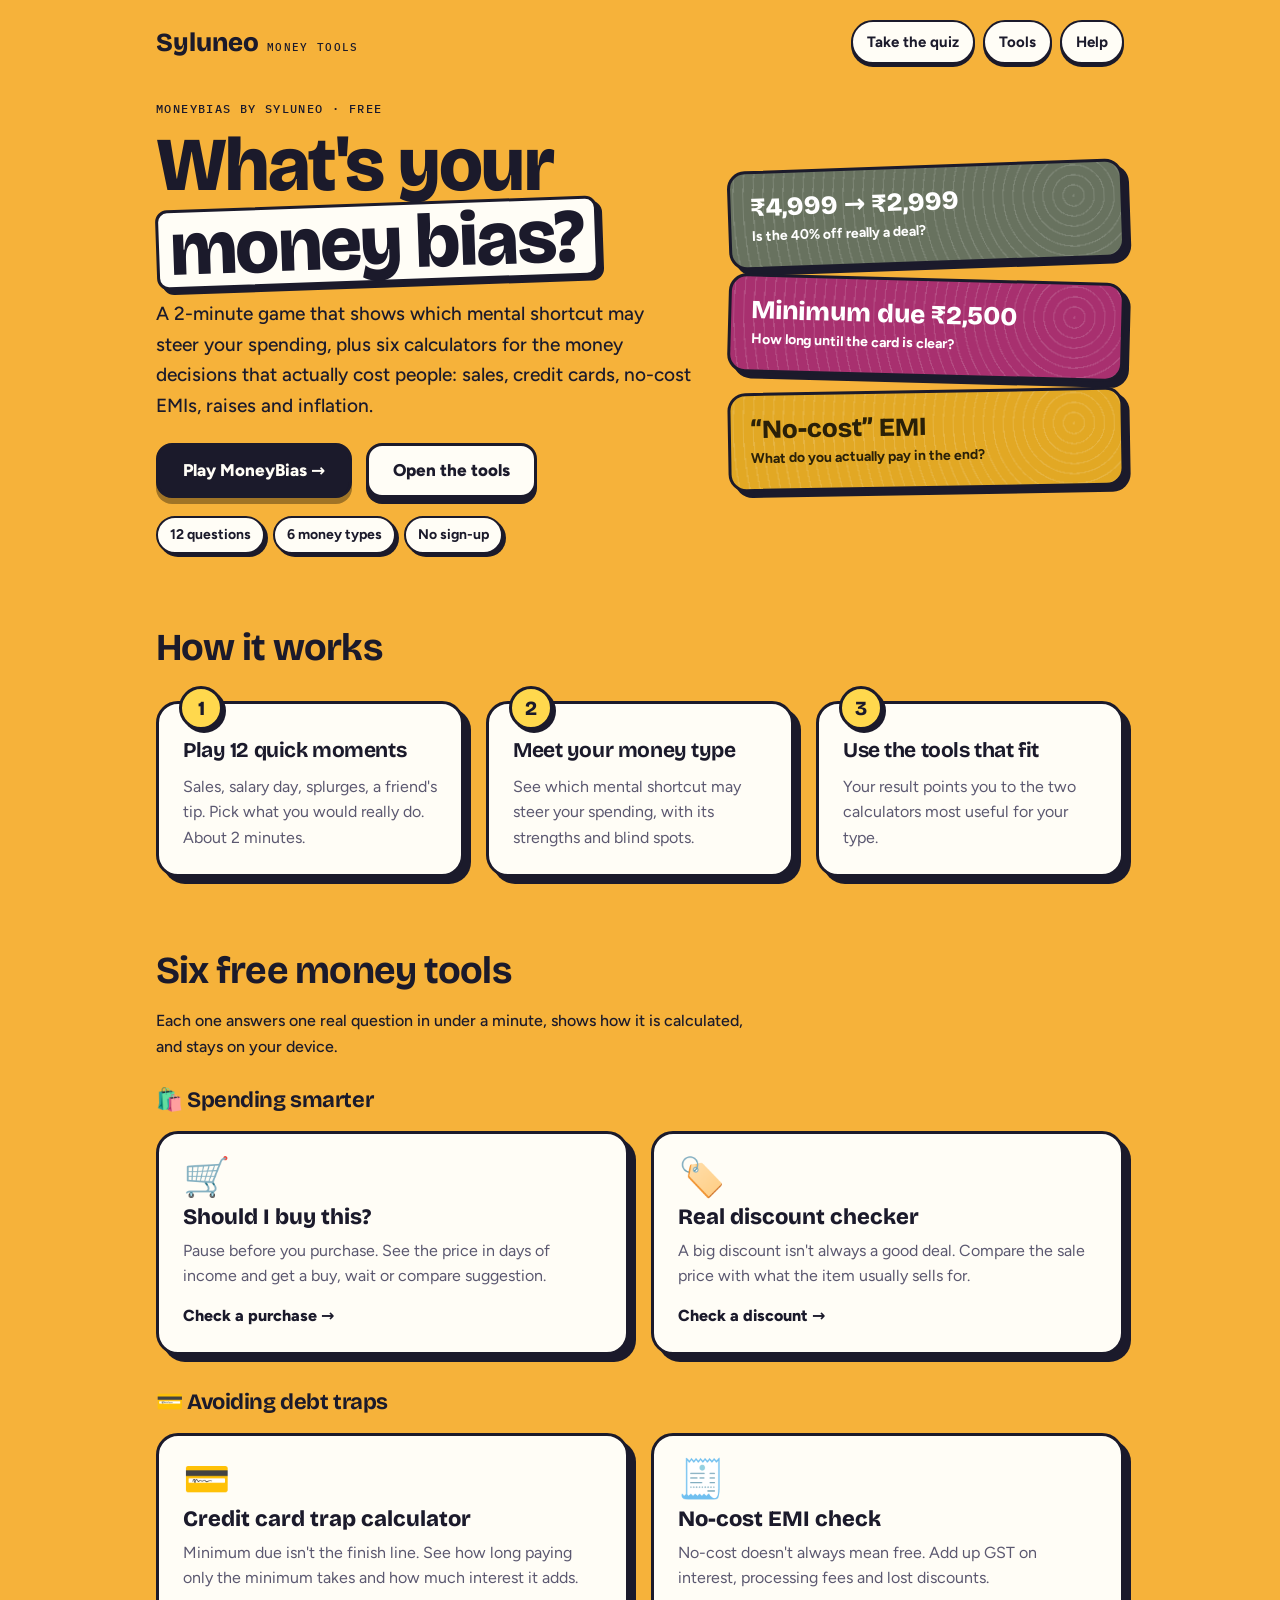
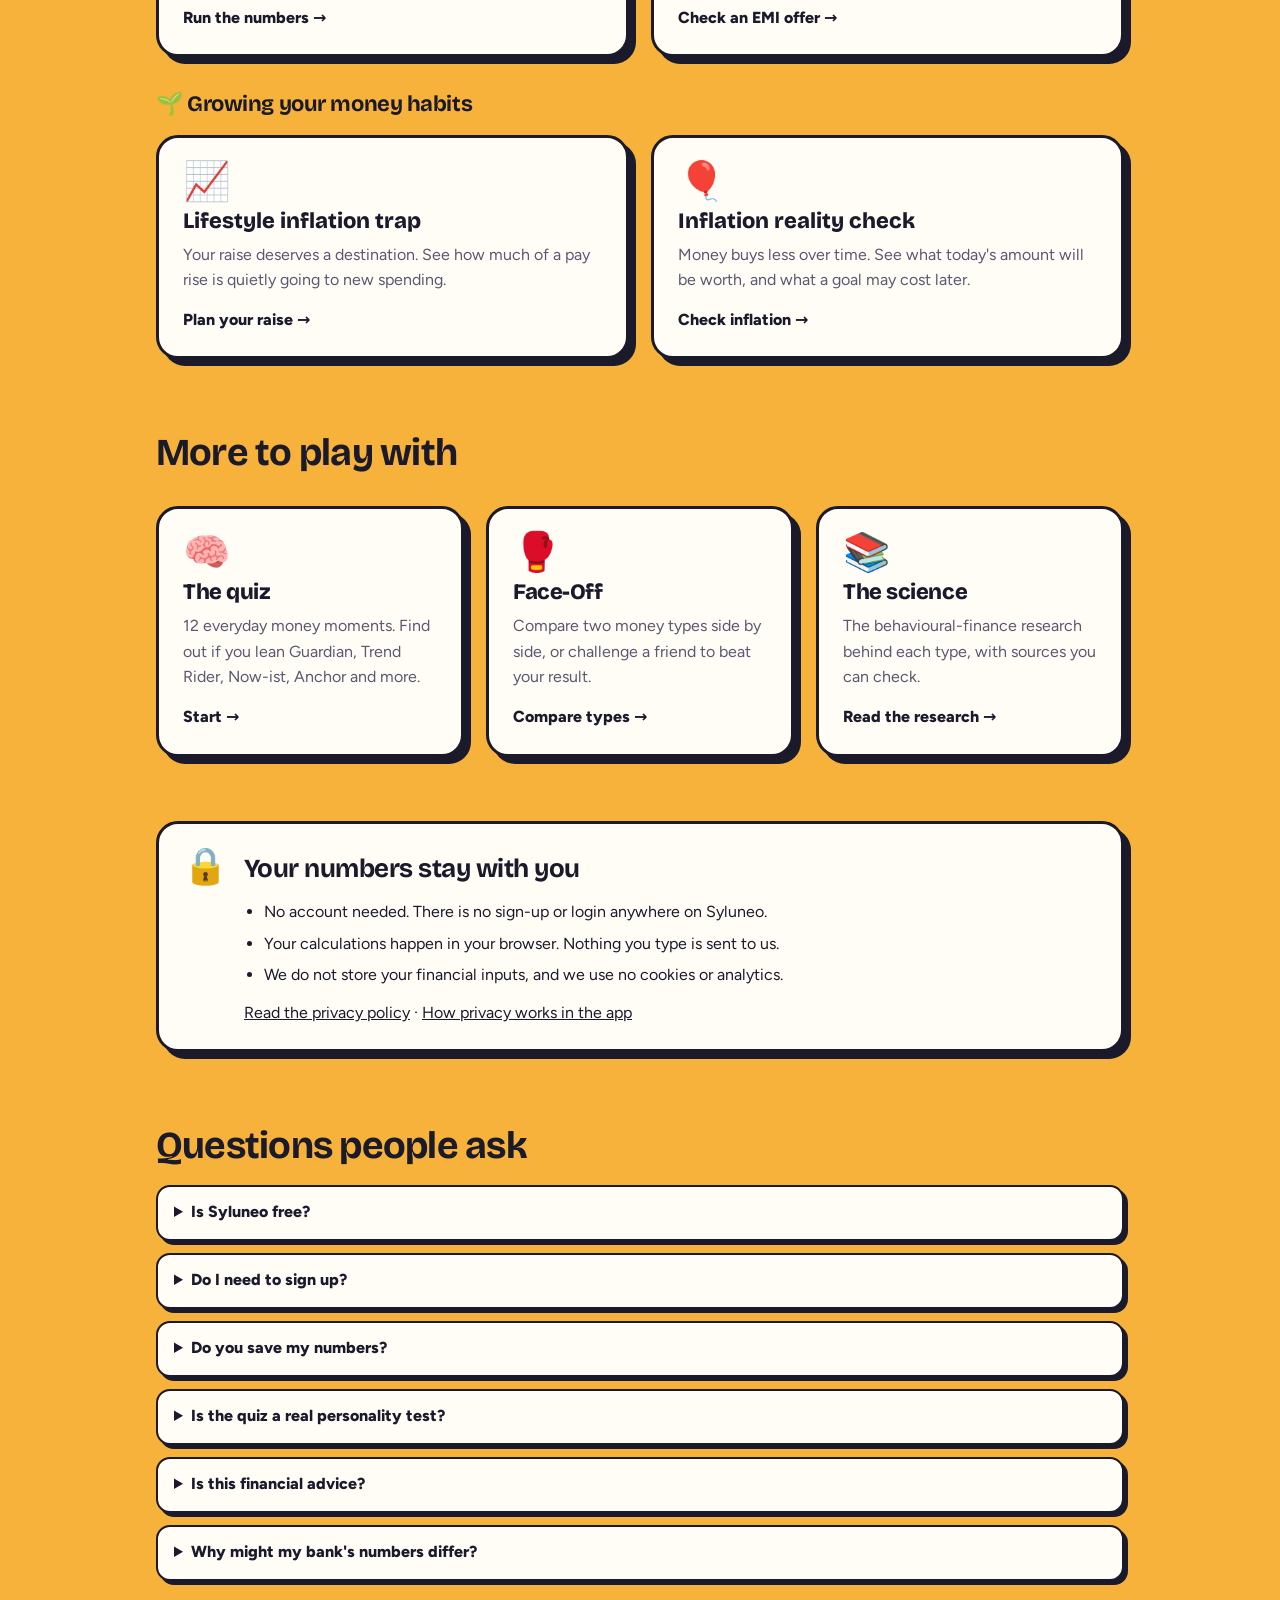
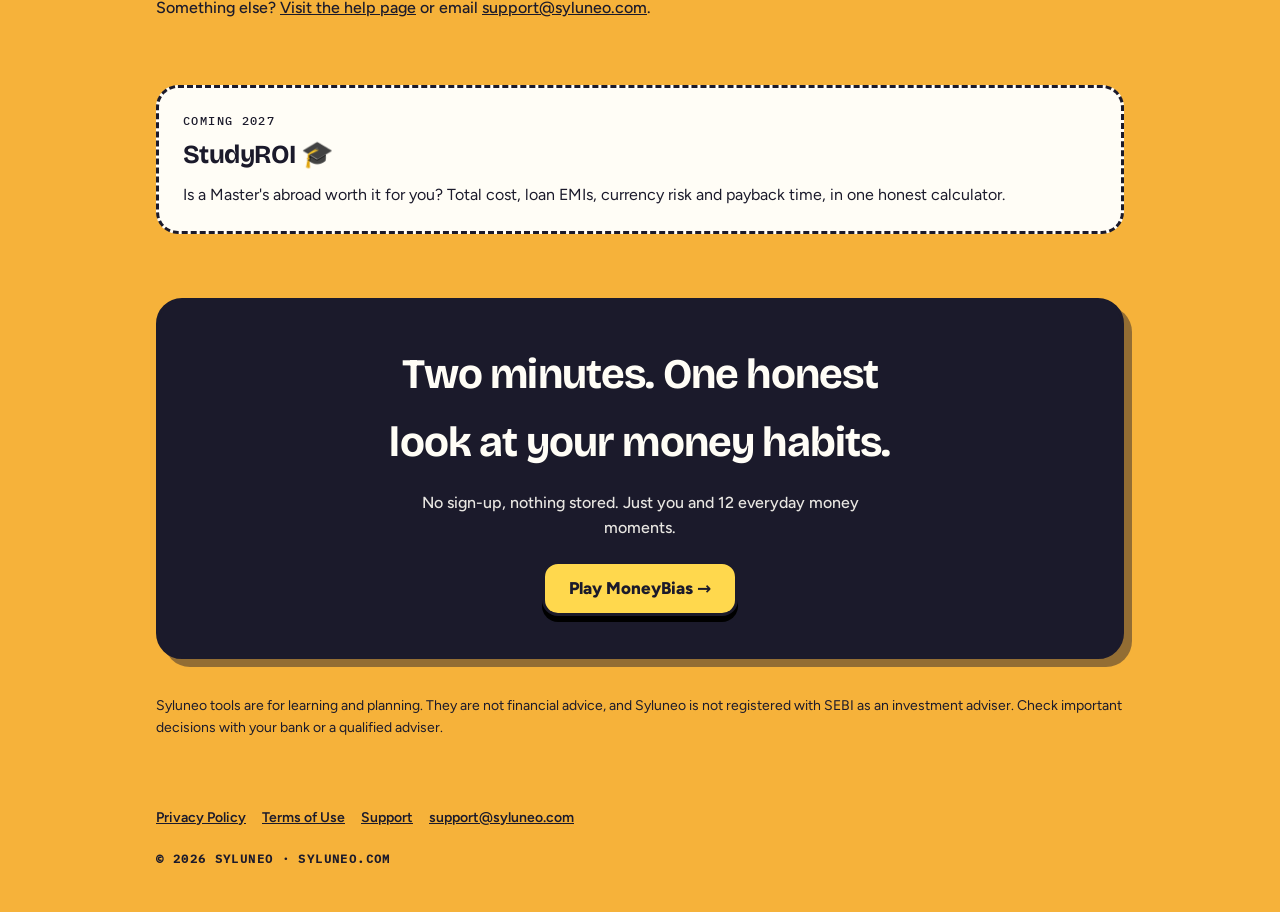
==== commit 87d53b44: "Home page: add How it works, FAQ and final call to action Co-Authored-By: Claude Opus 5.5 <noreply@a" ====
--- a/index.html
+++ b/index.html
@@ -16,6 +16,7 @@
 <link rel="icon" href="/moneybias/favicon.svg" type="image/svg+xml">
 <link rel="stylesheet" href="/moneybias/fonts.css">
 <link rel="stylesheet" href="/assets/site.css">
+<script type="application/ld+json">{"@context": "https://schema.org", "@type": "FAQPage", "mainEntity": [{"@type": "Question", "name": "Is Syluneo free?", "acceptedAnswer": {"@type": "Answer", "text": "Yes. The quiz and all six tools are free. There is no subscription, no in-app purchase and no ads."}}, {"@type": "Question", "name": "Do I need to sign up?", "acceptedAnswer": {"@type": "Answer", "text": "No. There is no account or login anywhere. Open the quiz or a tool and start."}}, {"@type": "Question", "name": "Do you save my numbers?", "acceptedAnswer": {"@type": "Answer", "text": "No. Your calculations happen in your browser and nothing you type is sent to us. Refresh the page and it is gone."}}, {"@type": "Question", "name": "Is the quiz a real personality test?", "acceptedAnswer": {"@type": "Answer", "text": "It is a fun self-reflection game inspired by behavioural-finance research, not a validated psychological test. Treat your type as a starting point, not a label."}}, {"@type": "Question", "name": "Is this financial advice?", "acceptedAnswer": {"@type": "Answer", "text": "No. The tools give estimates for learning and planning. Syluneo is not registered with SEBI as an investment adviser, so check big decisions with your bank or a qualified adviser."}}, {"@type": "Question", "name": "Why might my bank's numbers differ?", "acceptedAnswer": {"@type": "Answer", "text": "Banks use their own rules for minimum due, interest, fees and rounding. Every tool shows how it calculates, so you can match it to your statement."}}]}</script>
 </head>
 <body>
 <a class="skip" href="#main">Skip to content</a>
@@ -50,6 +51,15 @@
         <div class="mini-note"><b>Minimum due ₹2,500</b><span>How long until the card is clear?</span></div>
         <div class="mini-note"><b>“No-cost” EMI</b><span>What do you actually pay in the end?</span></div>
       </div>
+    </section>
+
+    <section class="section" aria-labelledby="how-title">
+      <h2 id="how-title">How it works</h2>
+      <ol class="steps">
+        <li class="card step"><span class="num" aria-hidden="true">1</span><h3>Play 12 quick moments</h3><p>Sales, salary day, splurges, a friend's tip. Pick what you would really do. About 2 minutes.</p></li>
+        <li class="card step"><span class="num" aria-hidden="true">2</span><h3>Meet your money type</h3><p>See which mental shortcut may steer your spending, with its strengths and blind spots.</p></li>
+        <li class="card step"><span class="num" aria-hidden="true">3</span><h3>Use the tools that fit</h3><p>Your result points you to the two calculators most useful for your type.</p></li>
+      </ol>
     </section>
 
     <section class="section" id="tools" aria-labelledby="tools-title">
@@ -104,12 +114,31 @@
       </div>
     </section>
 
+    <section class="section" aria-labelledby="faq-title">
+      <h2 id="faq-title">Questions people ask</h2>
+      <div class="faq home-faq">
+        <details><summary>Is Syluneo free?</summary><p>Yes. The quiz and all six tools are free. There is no subscription, no in-app purchase and no ads.</p></details>
+        <details><summary>Do I need to sign up?</summary><p>No. There is no account or login anywhere. Open the quiz or a tool and start.</p></details>
+        <details><summary>Do you save my numbers?</summary><p>No. Your calculations happen in your browser and nothing you type is sent to us. Refresh the page and it is gone.</p></details>
+        <details><summary>Is the quiz a real personality test?</summary><p>It is a fun self-reflection game inspired by behavioural-finance research, not a validated psychological test. Treat your type as a starting point, not a label.</p></details>
+        <details><summary>Is this financial advice?</summary><p>No. The tools give estimates for learning and planning. Syluneo is not registered with SEBI as an investment adviser, so check big decisions with your bank or a qualified adviser.</p></details>
+        <details><summary>Why might my bank's numbers differ?</summary><p>Banks use their own rules for minimum due, interest, fees and rounding. Every tool shows how it calculates, so you can match it to your statement.</p></details>
+      </div>
+      <p class="sub" style="margin-top:14px">Something else? <a href="/support/">Visit the help page</a> or email <a href="mailto:support@syluneo.com">support@syluneo.com</a>.</p>
+    </section>
+
     <section class="section" aria-labelledby="soon-title">
       <div class="card soon">
         <p class="tag">Coming 2027</p>
         <h2 id="soon-title" style="font-size:26px;margin-top:4px">StudyROI 🎓</h2>
         <p style="margin-top:6px">Is a Master's abroad worth it for you? Total cost, loan EMIs, currency risk and payback time, in one honest calculator.</p>
       </div>
+    </section>
+
+    <section class="section final" aria-labelledby="final-title">
+      <h2 id="final-title">Two minutes. One honest look at your money habits.</h2>
+      <p>No sign-up, nothing stored. Just you and 12 everyday money moments.</p>
+      <a class="btn" href="/moneybias/">Play MoneyBias →</a>
     </section>
 
     <p class="fine" style="margin-top:36px;color:var(--ink)">Syluneo tools are for learning and planning. They are not financial advice, and Syluneo is not registered with SEBI as an investment adviser. Check important decisions with your bank or a qualified adviser.</p>
--- a/assets/site.css
+++ b/assets/site.css
@@ -73,6 +73,19 @@
 .promise ul{margin:10px 0 0;padding-left:20px;display:flex;flex-direction:column;gap:6px}
 .soon{border-style:dashed;box-shadow:none}
 
+.steps{list-style:none;margin:22px 0 0;padding:0;display:grid;grid-template-columns:repeat(3,minmax(0,1fr));gap:22px;counter-reset:none}
+.step{position:relative;padding-top:30px}
+.step .num{position:absolute;top:-18px;left:20px;width:44px;height:44px;border-radius:50%;background:var(--pick);border:3px solid var(--ink);box-shadow:3px 3px 0 var(--ink);display:grid;place-items:center;font:800 20px var(--display)}
+.step h3{font-size:21px;margin-bottom:6px}
+.step p{color:var(--muted)}
+.home-faq details{box-shadow:4px 4px 0 var(--ink)}
+.home-faq summary{min-height:28px}
+.final{background:var(--ink);color:var(--paper);border:3px solid var(--ink);border-radius:26px;box-shadow:8px 8px 0 rgba(27,26,43,.45);padding:40px 28px;text-align:center;display:flex;flex-direction:column;align-items:center;gap:14px}
+.final h2{font-size:clamp(28px,4.6vw,42px);max-width:22ch}
+.final p{font-weight:500;max-width:46ch;opacity:.9}
+.final .btn{margin-top:6px;background:var(--pick);box-shadow:0 6px 0 #000}
+.final a:focus-visible{outline-color:var(--paper)}
+
 /* documents (privacy, terms, support) */
 .doc{max-width:820px}
 .doc h1{font-size:clamp(34px,6vw,52px);line-height:1.05;margin:8px 0 10px}
@@ -98,6 +111,7 @@
 @media (max-width:820px){
   .hero{grid-template-columns:1fr}
   .grid3{grid-template-columns:1fr}
+  .steps{grid-template-columns:1fr;gap:30px}
 }
 @media (max-width:640px){
   .grid2{grid-template-columns:1fr}
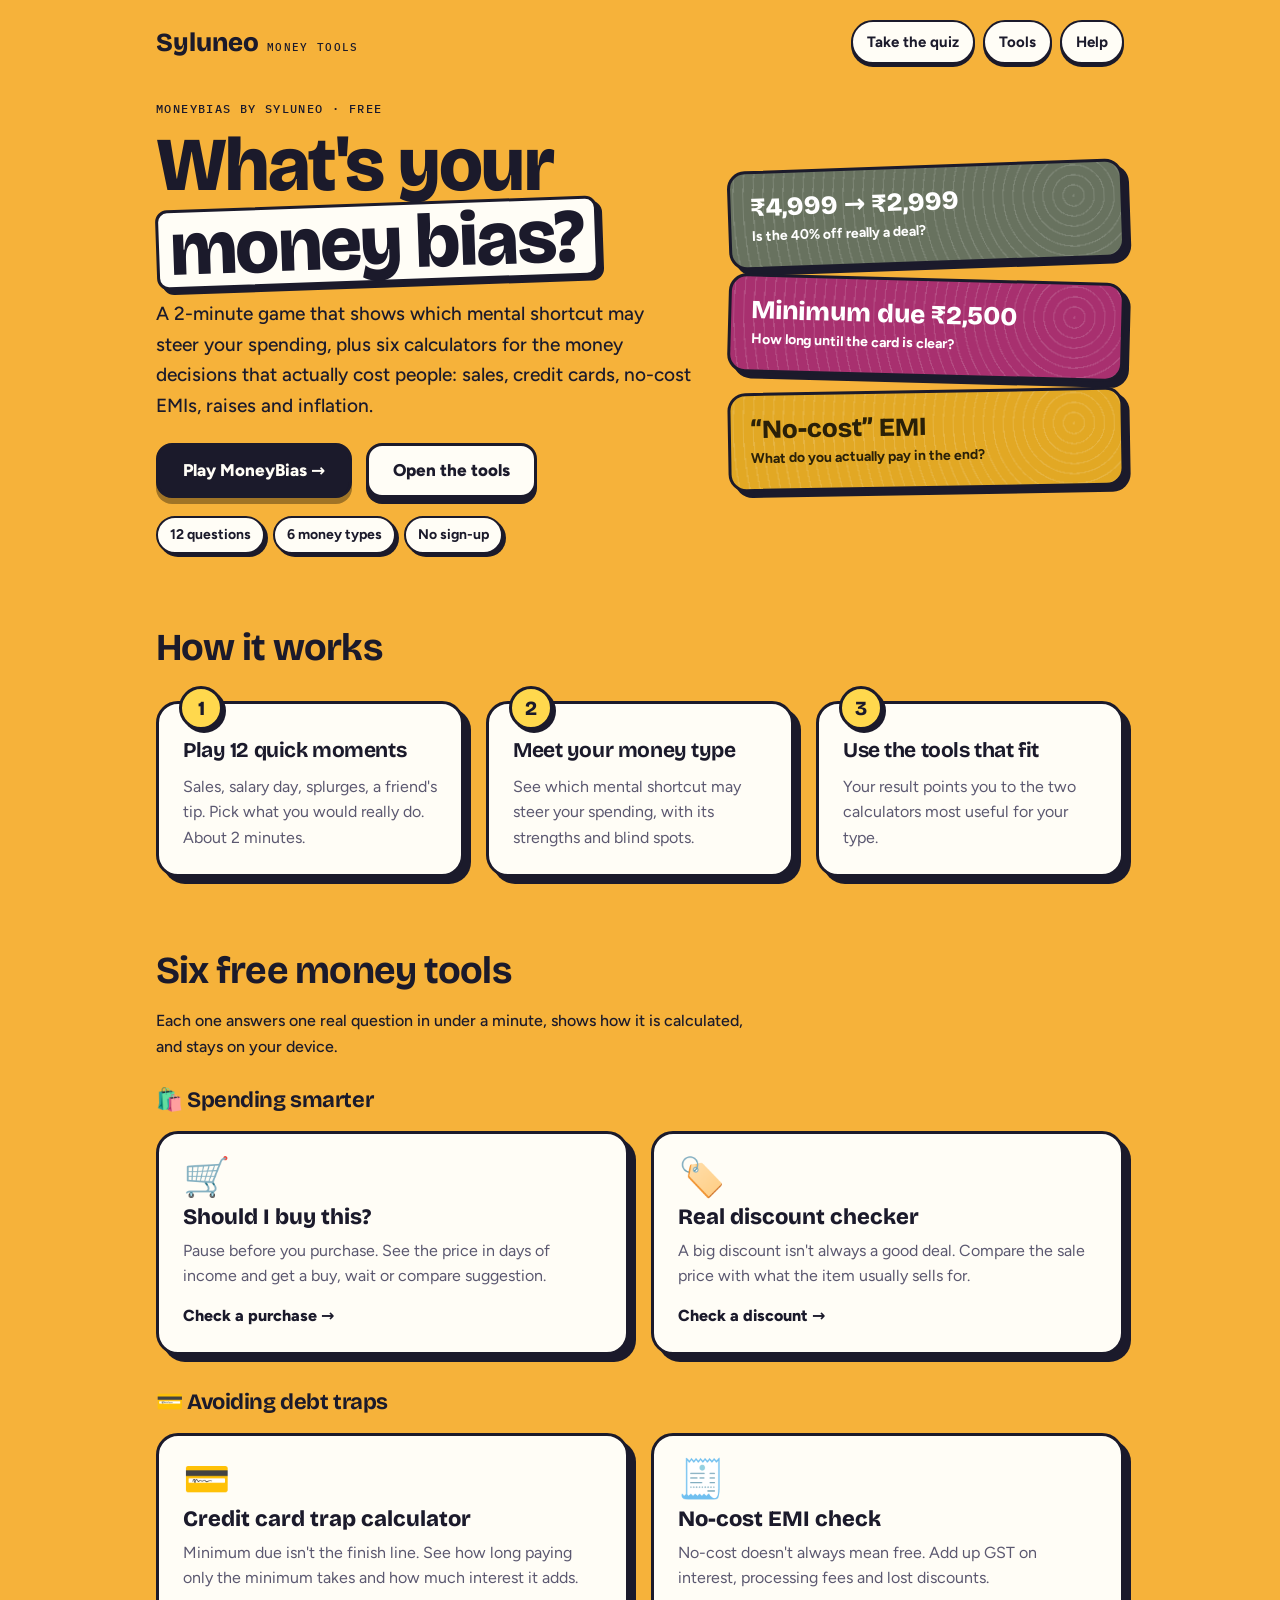
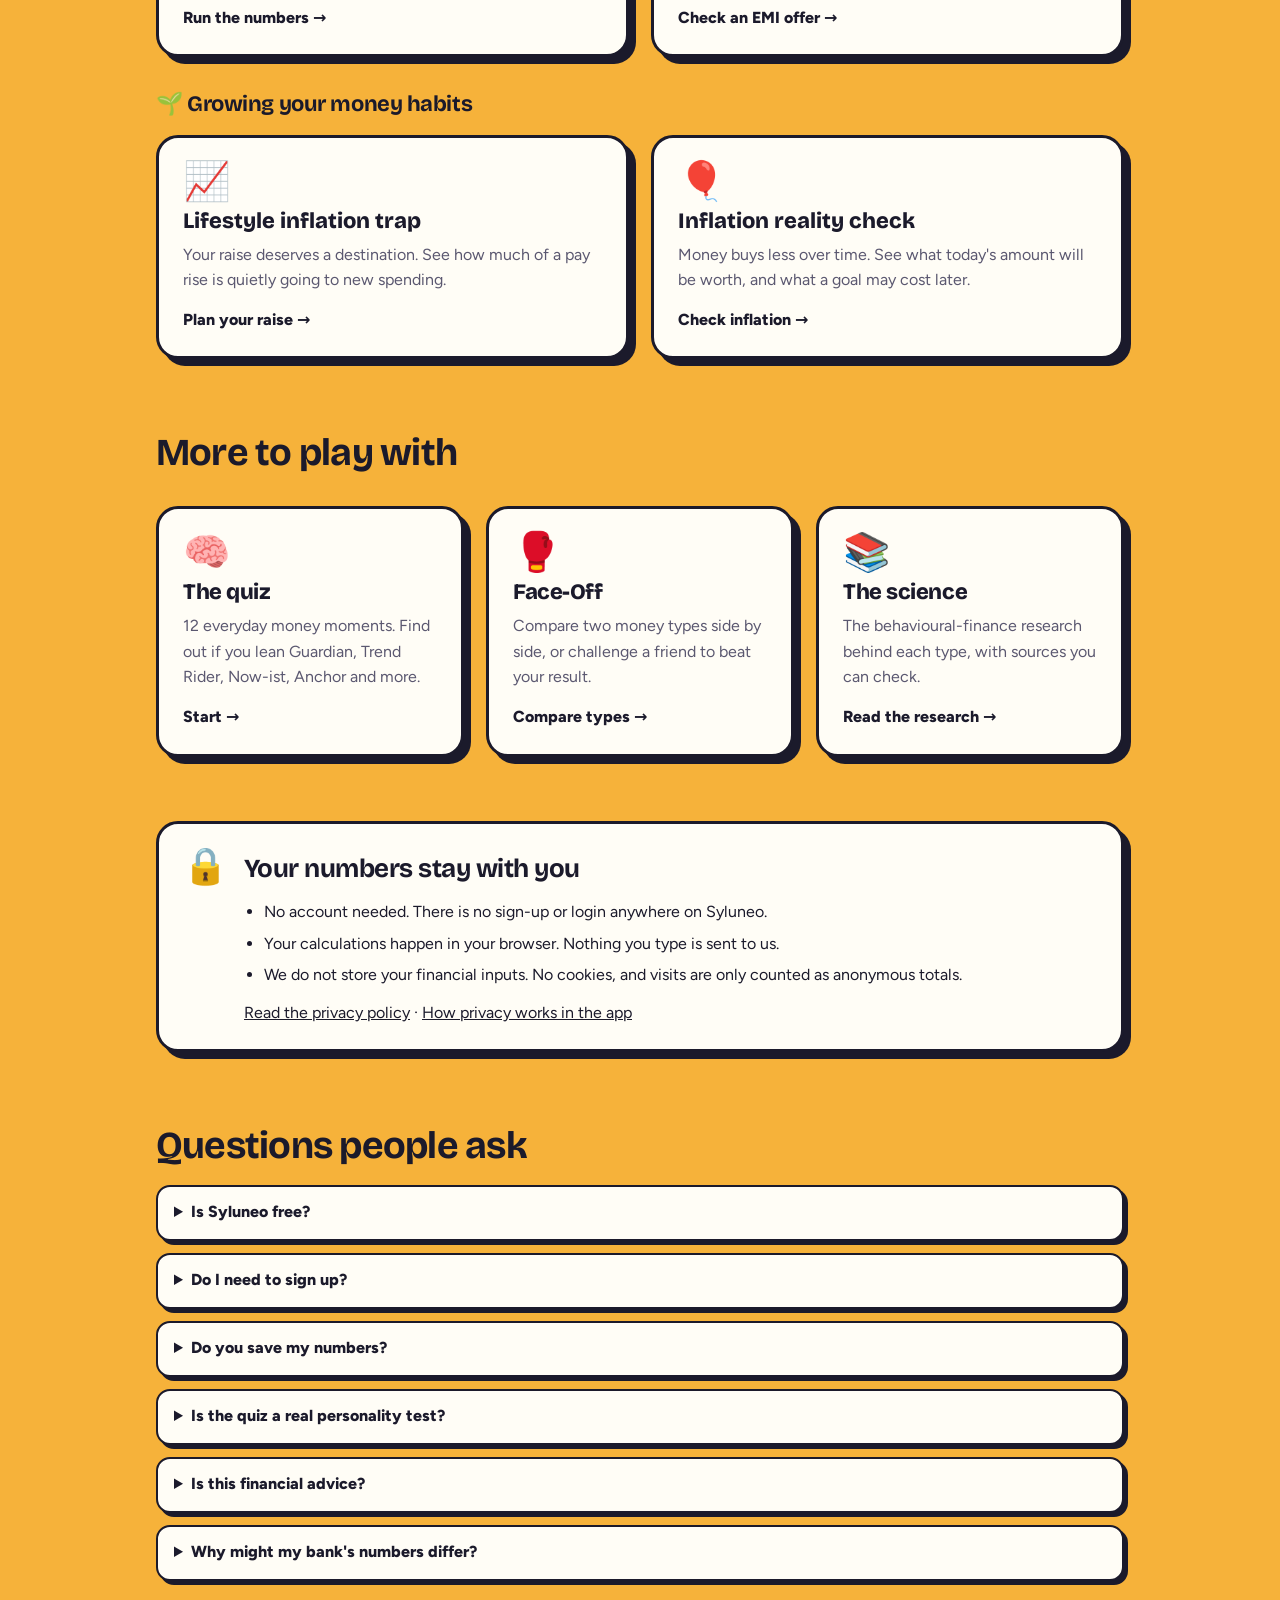
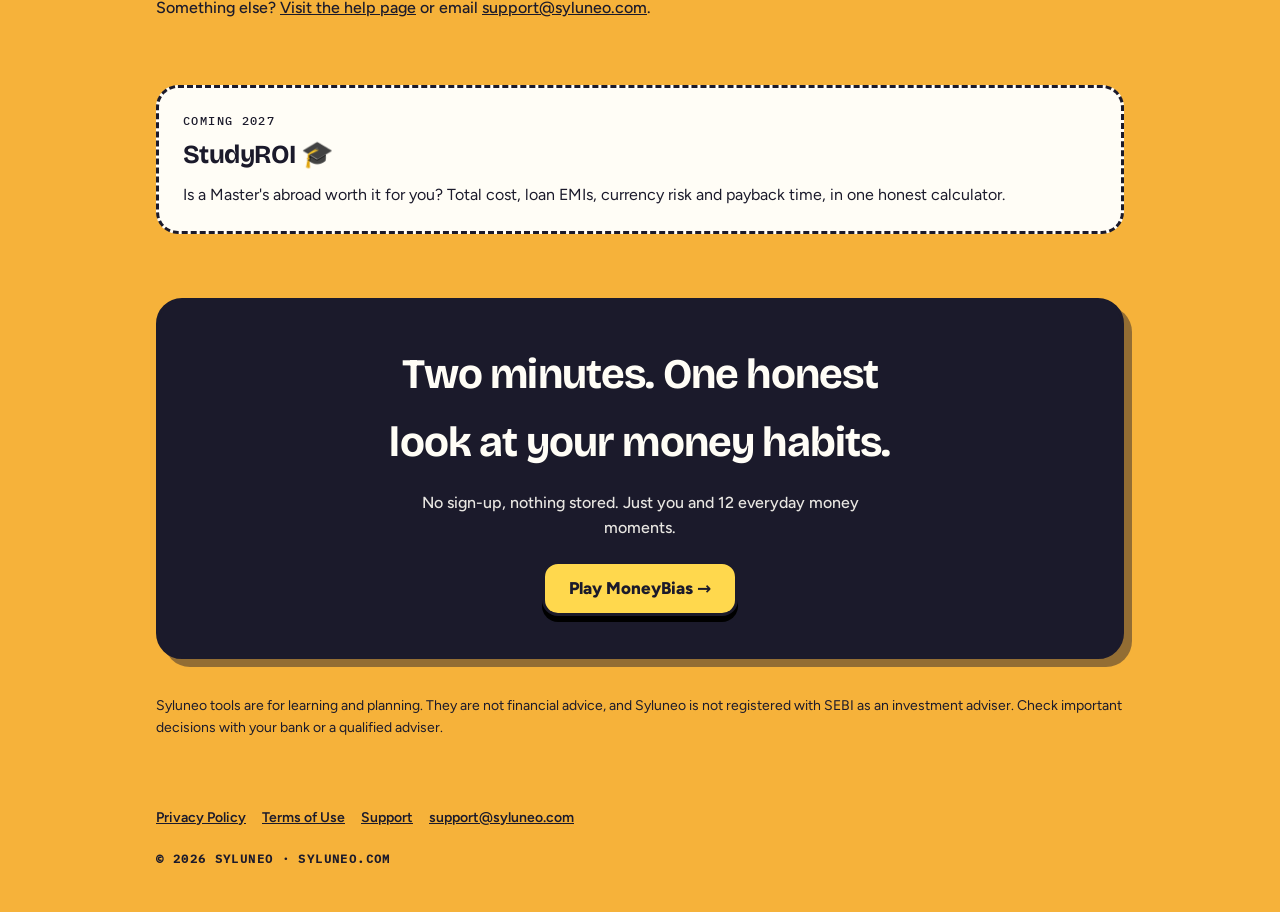
==== commit c2900d33: "Add anonymous visit counting with self-hosted GoatCounter - Count page and app-screen views plus qui" ====
--- a/index.html
+++ b/index.html
@@ -17,6 +17,7 @@
 <link rel="stylesheet" href="/moneybias/fonts.css">
 <link rel="stylesheet" href="/assets/site.css">
 <script type="application/ld+json">{"@context": "https://schema.org", "@type": "FAQPage", "mainEntity": [{"@type": "Question", "name": "Is Syluneo free?", "acceptedAnswer": {"@type": "Answer", "text": "Yes. The quiz and all six tools are free. There is no subscription, no in-app purchase and no ads."}}, {"@type": "Question", "name": "Do I need to sign up?", "acceptedAnswer": {"@type": "Answer", "text": "No. There is no account or login anywhere. Open the quiz or a tool and start."}}, {"@type": "Question", "name": "Do you save my numbers?", "acceptedAnswer": {"@type": "Answer", "text": "No. Your calculations happen in your browser and nothing you type is sent to us. Refresh the page and it is gone."}}, {"@type": "Question", "name": "Is the quiz a real personality test?", "acceptedAnswer": {"@type": "Answer", "text": "It is a fun self-reflection game inspired by behavioural-finance research, not a validated psychological test. Treat your type as a starting point, not a label."}}, {"@type": "Question", "name": "Is this financial advice?", "acceptedAnswer": {"@type": "Answer", "text": "No. The tools give estimates for learning and planning. Syluneo is not registered with SEBI as an investment adviser, so check big decisions with your bank or a qualified adviser."}}, {"@type": "Question", "name": "Why might my bank's numbers differ?", "acceptedAnswer": {"@type": "Answer", "text": "Banks use their own rules for minimum due, interest, fees and rounding. Every tool shows how it calculates, so you can match it to your statement."}}]}</script>
+<script data-goatcounter="https://syluneo.goatcounter.com/count" async src="/assets/count.js"></script>
 </head>
 <body>
 <a class="skip" href="#main">Skip to content</a>
@@ -107,7 +108,7 @@
           <ul>
             <li>No account needed. There is no sign-up or login anywhere on Syluneo.</li>
             <li>Your calculations happen in your browser. Nothing you type is sent to us.</li>
-            <li>We do not store your financial inputs, and we use no cookies or analytics.</li>
+            <li>We do not store your financial inputs. No cookies, and visits are only counted as anonymous totals.</li>
           </ul>
           <p style="margin-top:12px"><a href="/privacy-policy.html">Read the privacy policy</a> · <a href="/moneybias/#privacy">How privacy works in the app</a></p>
         </div>
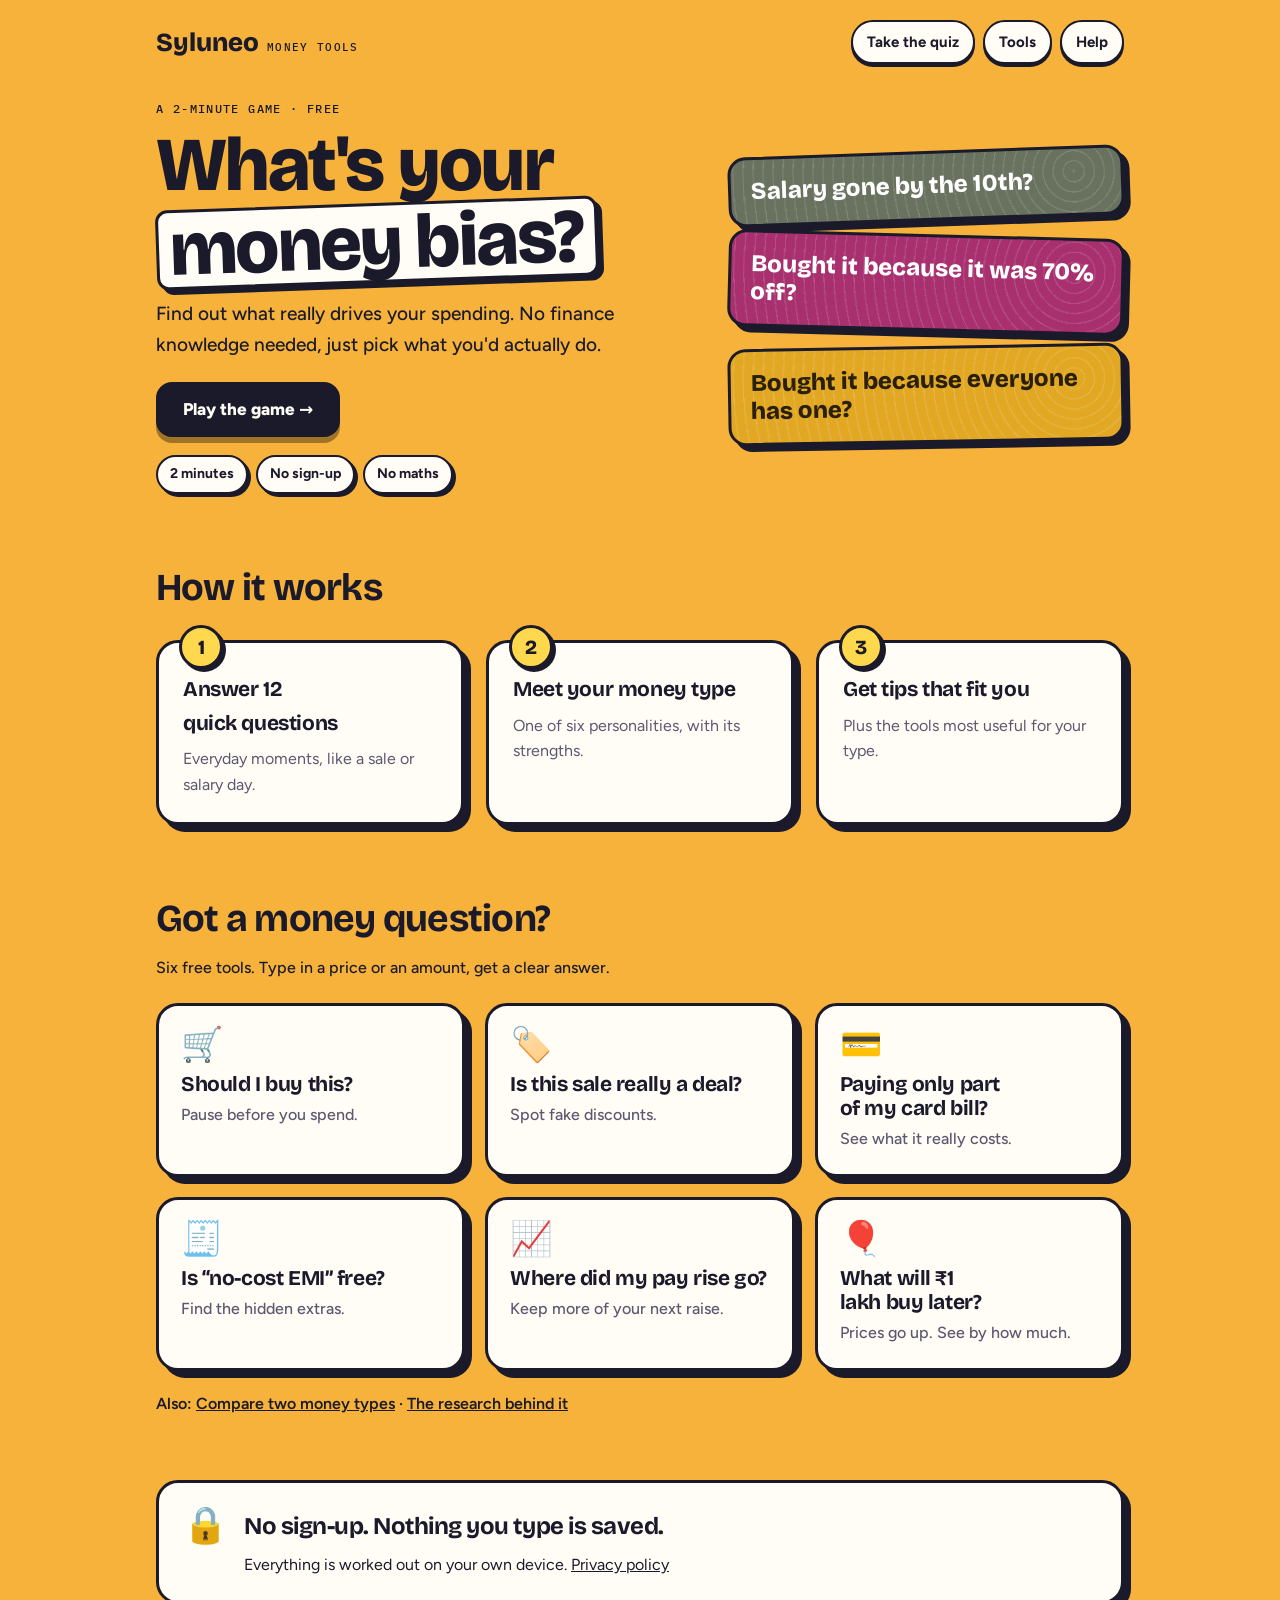
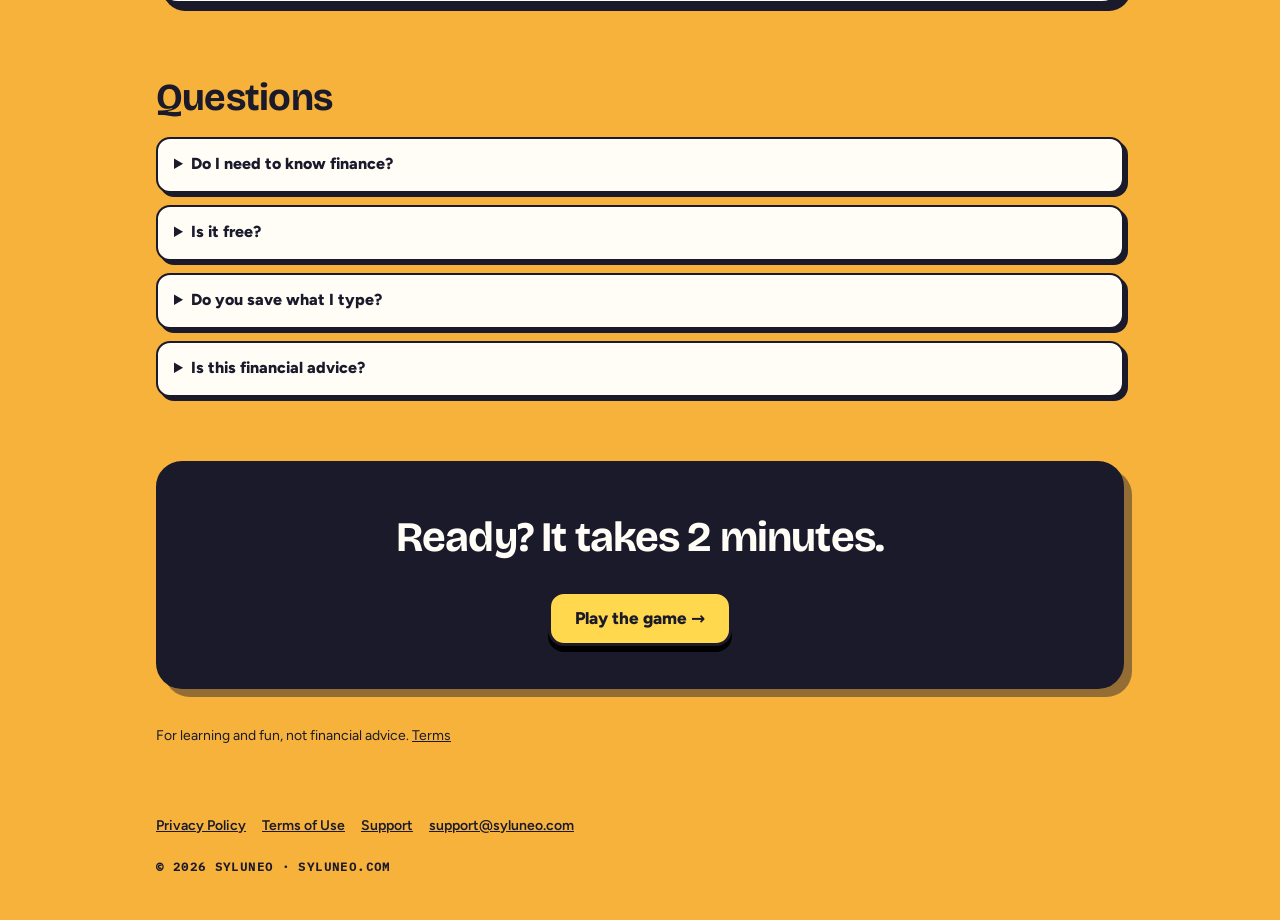
==== commit 129d1b01: "Make the home page and game intro friendlier for non-finance visitors - Half the words, everyday que" ====
--- a/index.html
+++ b/index.html
@@ -4,7 +4,7 @@
 <meta charset="utf-8">
 <meta name="viewport" content="width=device-width,initial-scale=1,viewport-fit=cover">
 <title>Syluneo: free money tools and the MoneyBias quiz</title>
-<meta name="description" content="Find your money bias in 2 minutes, then use six free calculators for shopping, credit cards, no-cost EMIs, raises and inflation. No account. Calculations stay in your browser.">
+<meta name="description" content="A free 2-minute game that shows what drives your spending, plus six simple money tools. No sign-up, no finance knowledge needed.">
 <link rel="canonical" href="https://syluneo.com/">
 <meta property="og:type" content="website">
 <meta property="og:title" content="Syluneo: what's your money bias?">
@@ -16,7 +16,7 @@
 <link rel="icon" href="/moneybias/favicon.svg" type="image/svg+xml">
 <link rel="stylesheet" href="/moneybias/fonts.css">
 <link rel="stylesheet" href="/assets/site.css">
-<script type="application/ld+json">{"@context": "https://schema.org", "@type": "FAQPage", "mainEntity": [{"@type": "Question", "name": "Is Syluneo free?", "acceptedAnswer": {"@type": "Answer", "text": "Yes. The quiz and all six tools are free. There is no subscription, no in-app purchase and no ads."}}, {"@type": "Question", "name": "Do I need to sign up?", "acceptedAnswer": {"@type": "Answer", "text": "No. There is no account or login anywhere. Open the quiz or a tool and start."}}, {"@type": "Question", "name": "Do you save my numbers?", "acceptedAnswer": {"@type": "Answer", "text": "No. Your calculations happen in your browser and nothing you type is sent to us. Refresh the page and it is gone."}}, {"@type": "Question", "name": "Is the quiz a real personality test?", "acceptedAnswer": {"@type": "Answer", "text": "It is a fun self-reflection game inspired by behavioural-finance research, not a validated psychological test. Treat your type as a starting point, not a label."}}, {"@type": "Question", "name": "Is this financial advice?", "acceptedAnswer": {"@type": "Answer", "text": "No. The tools give estimates for learning and planning. Syluneo is not registered with SEBI as an investment adviser, so check big decisions with your bank or a qualified adviser."}}, {"@type": "Question", "name": "Why might my bank's numbers differ?", "acceptedAnswer": {"@type": "Answer", "text": "Banks use their own rules for minimum due, interest, fees and rounding. Every tool shows how it calculates, so you can match it to your statement."}}]}</script>
+<script type="application/ld+json">{"@context": "https://schema.org", "@type": "FAQPage", "mainEntity": [{"@type": "Question", "name": "Do I need to know finance?", "acceptedAnswer": {"@type": "Answer", "text": "Not at all. The game is 12 everyday situations, like a sale or salary day. Just pick what you would really do."}}, {"@type": "Question", "name": "Is it free?", "acceptedAnswer": {"@type": "Answer", "text": "Yes. No sign-up, no subscription and no ads."}}, {"@type": "Question", "name": "Do you save what I type?", "acceptedAnswer": {"@type": "Answer", "text": "No. Everything is worked out on your phone or computer and nothing you type is sent to us."}}, {"@type": "Question", "name": "Is this financial advice?", "acceptedAnswer": {"@type": "Answer", "text": "No. It is a fun way to understand your habits and check a money decision. For big decisions, talk to your bank or an adviser."}}]}</script>
 <script data-goatcounter="https://syluneo.goatcounter.com/count" async src="/assets/count.js"></script>
 </head>
 <body>
@@ -34,115 +34,74 @@
   <main id="main" tabindex="-1">
     <section class="hero" aria-labelledby="hero-title">
       <div>
-        <p class="tag">MoneyBias by Syluneo · free</p>
+        <p class="tag">A 2-minute game · free</p>
         <h1 id="hero-title">What's your <em>money bias?</em></h1>
-        <p class="lede">A 2-minute game that shows which mental shortcut may steer your spending, plus six calculators for the money decisions that actually cost people: sales, credit cards, no-cost EMIs, raises and inflation.</p>
+        <p class="lede">Find out what really drives your spending. No finance knowledge needed, just pick what you'd actually do.</p>
         <div class="cta-row">
-          <a class="btn primary" href="/moneybias/">Play MoneyBias →</a>
-          <a class="btn" href="#tools">Open the tools</a>
+          <a class="btn primary" href="/moneybias/">Play the game →</a>
         </div>
         <div class="stickers" aria-label="Highlights">
-          <span class="sticker">12 questions</span>
-          <span class="sticker">6 money types</span>
+          <span class="sticker">2 minutes</span>
           <span class="sticker">No sign-up</span>
+          <span class="sticker">No maths</span>
         </div>
       </div>
       <div class="hero-art" aria-hidden="true">
-        <div class="mini-note"><b>₹4,999 → ₹2,999</b><span>Is the 40% off really a deal?</span></div>
-        <div class="mini-note"><b>Minimum due ₹2,500</b><span>How long until the card is clear?</span></div>
-        <div class="mini-note"><b>“No-cost” EMI</b><span>What do you actually pay in the end?</span></div>
+        <div class="mini-note"><b>Salary gone by the 10th?</b></div>
+        <div class="mini-note"><b>Bought it because it was 70% off?</b></div>
+        <div class="mini-note"><b>Bought it because everyone has one?</b></div>
       </div>
     </section>
 
     <section class="section" aria-labelledby="how-title">
       <h2 id="how-title">How it works</h2>
       <ol class="steps">
-        <li class="card step"><span class="num" aria-hidden="true">1</span><h3>Play 12 quick moments</h3><p>Sales, salary day, splurges, a friend's tip. Pick what you would really do. About 2 minutes.</p></li>
-        <li class="card step"><span class="num" aria-hidden="true">2</span><h3>Meet your money type</h3><p>See which mental shortcut may steer your spending, with its strengths and blind spots.</p></li>
-        <li class="card step"><span class="num" aria-hidden="true">3</span><h3>Use the tools that fit</h3><p>Your result points you to the two calculators most useful for your type.</p></li>
+        <li class="card step"><span class="num" aria-hidden="true">1</span><h3>Answer 12 quick questions</h3><p>Everyday moments, like a sale or salary day.</p></li>
+        <li class="card step"><span class="num" aria-hidden="true">2</span><h3>Meet your money type</h3><p>One of six personalities, with its strengths.</p></li>
+        <li class="card step"><span class="num" aria-hidden="true">3</span><h3>Get tips that fit you</h3><p>Plus the tools most useful for your type.</p></li>
       </ol>
     </section>
 
     <section class="section" id="tools" aria-labelledby="tools-title">
-      <h2 id="tools-title">Six free money tools</h2>
-      <p class="sub">Each one answers one real question in under a minute, shows how it is calculated, and stays on your device.</p>
-      <div class="cats">
-        <div class="cat">
-          <h3>🛍️ Spending smarter</h3>
-          <div class="grid2">
-            <a class="card tool" href="/moneybias/#buy-check"><span class="emo" aria-hidden="true">🛒</span><h4>Should I buy this?</h4><p>Pause before you purchase. See the price in days of income and get a buy, wait or compare suggestion.</p><span class="go">Check a purchase →</span></a>
-            <a class="card tool" href="/moneybias/#discount-check"><span class="emo" aria-hidden="true">🏷️</span><h4>Real discount checker</h4><p>A big discount isn't always a good deal. Compare the sale price with what the item usually sells for.</p><span class="go">Check a discount →</span></a>
-          </div>
-        </div>
-        <div class="cat">
-          <h3>💳 Avoiding debt traps</h3>
-          <div class="grid2">
-            <a class="card tool" href="/moneybias/#card-trap"><span class="emo" aria-hidden="true">💳</span><h4>Credit card trap calculator</h4><p>Minimum due isn't the finish line. See how long paying only the minimum takes and how much interest it adds.</p><span class="go">Run the numbers →</span></a>
-            <a class="card tool" href="/moneybias/#no-cost-emi"><span class="emo" aria-hidden="true">🧾</span><h4>No-cost EMI check</h4><p>No-cost doesn't always mean free. Add up GST on interest, processing fees and lost discounts.</p><span class="go">Check an EMI offer →</span></a>
-          </div>
-        </div>
-        <div class="cat">
-          <h3>🌱 Growing your money habits</h3>
-          <div class="grid2">
-            <a class="card tool" href="/moneybias/#lifestyle-inflation"><span class="emo" aria-hidden="true">📈</span><h4>Lifestyle inflation trap</h4><p>Your raise deserves a destination. See how much of a pay rise is quietly going to new spending.</p><span class="go">Plan your raise →</span></a>
-            <a class="card tool" href="/moneybias/#inflation-check"><span class="emo" aria-hidden="true">🎈</span><h4>Inflation reality check</h4><p>Money buys less over time. See what today's amount will be worth, and what a goal may cost later.</p><span class="go">Check inflation →</span></a>
-          </div>
-        </div>
+      <h2 id="tools-title">Got a money question?</h2>
+      <p class="sub">Six free tools. Type in a price or an amount, get a clear answer.</p>
+      <div class="qgrid">
+        <a class="card q" href="/moneybias/#buy-check"><span class="emo" aria-hidden="true">🛒</span><h3>Should I buy this?</h3><p>Pause before you spend.</p></a>
+        <a class="card q" href="/moneybias/#discount-check"><span class="emo" aria-hidden="true">🏷️</span><h3>Is this sale really a deal?</h3><p>Spot fake discounts.</p></a>
+        <a class="card q" href="/moneybias/#card-trap"><span class="emo" aria-hidden="true">💳</span><h3>Paying only part of my card bill?</h3><p>See what it really costs.</p></a>
+        <a class="card q" href="/moneybias/#no-cost-emi"><span class="emo" aria-hidden="true">🧾</span><h3>Is “no-cost EMI” free?</h3><p>Find the hidden extras.</p></a>
+        <a class="card q" href="/moneybias/#lifestyle-inflation"><span class="emo" aria-hidden="true">📈</span><h3>Where did my pay rise go?</h3><p>Keep more of your next raise.</p></a>
+        <a class="card q" href="/moneybias/#inflation-check"><span class="emo" aria-hidden="true">🎈</span><h3>What will ₹1 lakh buy later?</h3><p>Prices go up. See by how much.</p></a>
       </div>
-    </section>
-
-    <section class="section" aria-labelledby="more-title">
-      <h2 id="more-title">More to play with</h2>
-      <div class="grid3" style="margin-top:22px">
-        <a class="card tool" href="/moneybias/"><span class="emo" aria-hidden="true">🧠</span><h3>The quiz</h3><p>12 everyday money moments. Find out if you lean Guardian, Trend Rider, Now-ist, Anchor and more.</p><span class="go">Start →</span></a>
-        <a class="card tool" href="/moneybias/#faceoff"><span class="emo" aria-hidden="true">🥊</span><h3>Face-Off</h3><p>Compare two money types side by side, or challenge a friend to beat your result.</p><span class="go">Compare types →</span></a>
-        <a class="card tool" href="/moneybias/#science"><span class="emo" aria-hidden="true">📚</span><h3>The science</h3><p>The behavioural-finance research behind each type, with sources you can check.</p><span class="go">Read the research →</span></a>
-      </div>
+      <p class="also">Also: <a href="/moneybias/#faceoff">Compare two money types</a> · <a href="/moneybias/#science">The research behind it</a></p>
     </section>
 
     <section class="section" aria-labelledby="privacy-title">
       <div class="card promise">
         <span class="emo" aria-hidden="true">🔒</span>
         <div>
-          <h2 id="privacy-title" style="font-size:26px">Your numbers stay with you</h2>
-          <ul>
-            <li>No account needed. There is no sign-up or login anywhere on Syluneo.</li>
-            <li>Your calculations happen in your browser. Nothing you type is sent to us.</li>
-            <li>We do not store your financial inputs. No cookies, and visits are only counted as anonymous totals.</li>
-          </ul>
-          <p style="margin-top:12px"><a href="/privacy-policy.html">Read the privacy policy</a> · <a href="/moneybias/#privacy">How privacy works in the app</a></p>
+          <h2 id="privacy-title" style="font-size:24px">No sign-up. Nothing you type is saved.</h2>
+          <p style="margin-top:6px">Everything is worked out on your own device. <a href="/privacy-policy.html">Privacy policy</a></p>
         </div>
       </div>
     </section>
 
     <section class="section" aria-labelledby="faq-title">
-      <h2 id="faq-title">Questions people ask</h2>
+      <h2 id="faq-title">Questions</h2>
       <div class="faq home-faq">
-        <details><summary>Is Syluneo free?</summary><p>Yes. The quiz and all six tools are free. There is no subscription, no in-app purchase and no ads.</p></details>
-        <details><summary>Do I need to sign up?</summary><p>No. There is no account or login anywhere. Open the quiz or a tool and start.</p></details>
-        <details><summary>Do you save my numbers?</summary><p>No. Your calculations happen in your browser and nothing you type is sent to us. Refresh the page and it is gone.</p></details>
-        <details><summary>Is the quiz a real personality test?</summary><p>It is a fun self-reflection game inspired by behavioural-finance research, not a validated psychological test. Treat your type as a starting point, not a label.</p></details>
-        <details><summary>Is this financial advice?</summary><p>No. The tools give estimates for learning and planning. Syluneo is not registered with SEBI as an investment adviser, so check big decisions with your bank or a qualified adviser.</p></details>
-        <details><summary>Why might my bank's numbers differ?</summary><p>Banks use their own rules for minimum due, interest, fees and rounding. Every tool shows how it calculates, so you can match it to your statement.</p></details>
-      </div>
-      <p class="sub" style="margin-top:14px">Something else? <a href="/support/">Visit the help page</a> or email <a href="mailto:support@syluneo.com">support@syluneo.com</a>.</p>
-    </section>
-
-    <section class="section" aria-labelledby="soon-title">
-      <div class="card soon">
-        <p class="tag">Coming 2027</p>
-        <h2 id="soon-title" style="font-size:26px;margin-top:4px">StudyROI 🎓</h2>
-        <p style="margin-top:6px">Is a Master's abroad worth it for you? Total cost, loan EMIs, currency risk and payback time, in one honest calculator.</p>
+        <details><summary>Do I need to know finance?</summary><p>Not at all. The game is 12 everyday situations, like a sale or salary day. Just pick what you would really do.</p></details>
+        <details><summary>Is it free?</summary><p>Yes. No sign-up, no subscription and no ads.</p></details>
+        <details><summary>Do you save what I type?</summary><p>No. Everything is worked out on your phone or computer and nothing you type is sent to us.</p></details>
+        <details><summary>Is this financial advice?</summary><p>No. It is a fun way to understand your habits and check a money decision. For big decisions, talk to your bank or an adviser.</p></details>
       </div>
     </section>
 
     <section class="section final" aria-labelledby="final-title">
-      <h2 id="final-title">Two minutes. One honest look at your money habits.</h2>
-      <p>No sign-up, nothing stored. Just you and 12 everyday money moments.</p>
-      <a class="btn" href="/moneybias/">Play MoneyBias →</a>
+      <h2 id="final-title">Ready? It takes 2 minutes.</h2>
+      <a class="btn" href="/moneybias/">Play the game →</a>
     </section>
 
-    <p class="fine" style="margin-top:36px;color:var(--ink)">Syluneo tools are for learning and planning. They are not financial advice, and Syluneo is not registered with SEBI as an investment adviser. Check important decisions with your bank or a qualified adviser.</p>
+    <p class="fine" style="margin-top:36px;color:var(--ink)">For learning and fun, not financial advice. <a href="/terms.html">Terms</a></p>
   </main>
 
   <footer class="site">
--- a/assets/site.css
+++ b/assets/site.css
@@ -86,6 +86,15 @@
 .final .btn{margin-top:6px;background:var(--pick);box-shadow:0 6px 0 #000}
 .final a:focus-visible{outline-color:var(--paper)}
 
+.qgrid{display:grid;grid-template-columns:repeat(3,minmax(0,1fr));gap:20px;margin-top:22px}
+.q{display:flex;flex-direction:column;gap:6px;text-decoration:none;padding:22px;transition:transform .12s ease,box-shadow .12s ease}
+.q:hover{transform:translate(-2px,-2px);box-shadow:9px 9px 0 var(--ink)}
+.q .emo{font-size:34px;line-height:1}
+.q h3{font-size:21px;line-height:1.15;margin-top:4px}
+.q p{color:var(--muted);font-weight:500}
+.also{margin-top:20px;font-weight:600}
+.mini-note b{font-size:24px;line-height:1.15}
+
 /* documents (privacy, terms, support) */
 .doc{max-width:820px}
 .doc h1{font-size:clamp(34px,6vw,52px);line-height:1.05;margin:8px 0 10px}
@@ -112,6 +121,18 @@
   .hero{grid-template-columns:1fr}
   .grid3{grid-template-columns:1fr}
   .steps{grid-template-columns:1fr;gap:30px}
+  .qgrid{grid-template-columns:repeat(2,minmax(0,1fr));gap:14px}
+}
+@media (max-width:420px){
+  .steps{gap:14px;margin-top:16px}
+  .step{padding:14px 16px 14px 70px;min-height:0;box-shadow:5px 5px 0 var(--ink)}
+  .step .num{top:50%;left:14px;transform:translateY(-50%);width:40px;height:40px;font-size:18px}
+  .step h3{font-size:18px;margin-bottom:2px}
+  .step p{font-size:14px}
+  .q{padding:16px}
+  .q .emo{font-size:28px}
+  .q h3{font-size:17px}
+  .q p{font-size:14px}
 }
 @media (max-width:640px){
   .grid2{grid-template-columns:1fr}
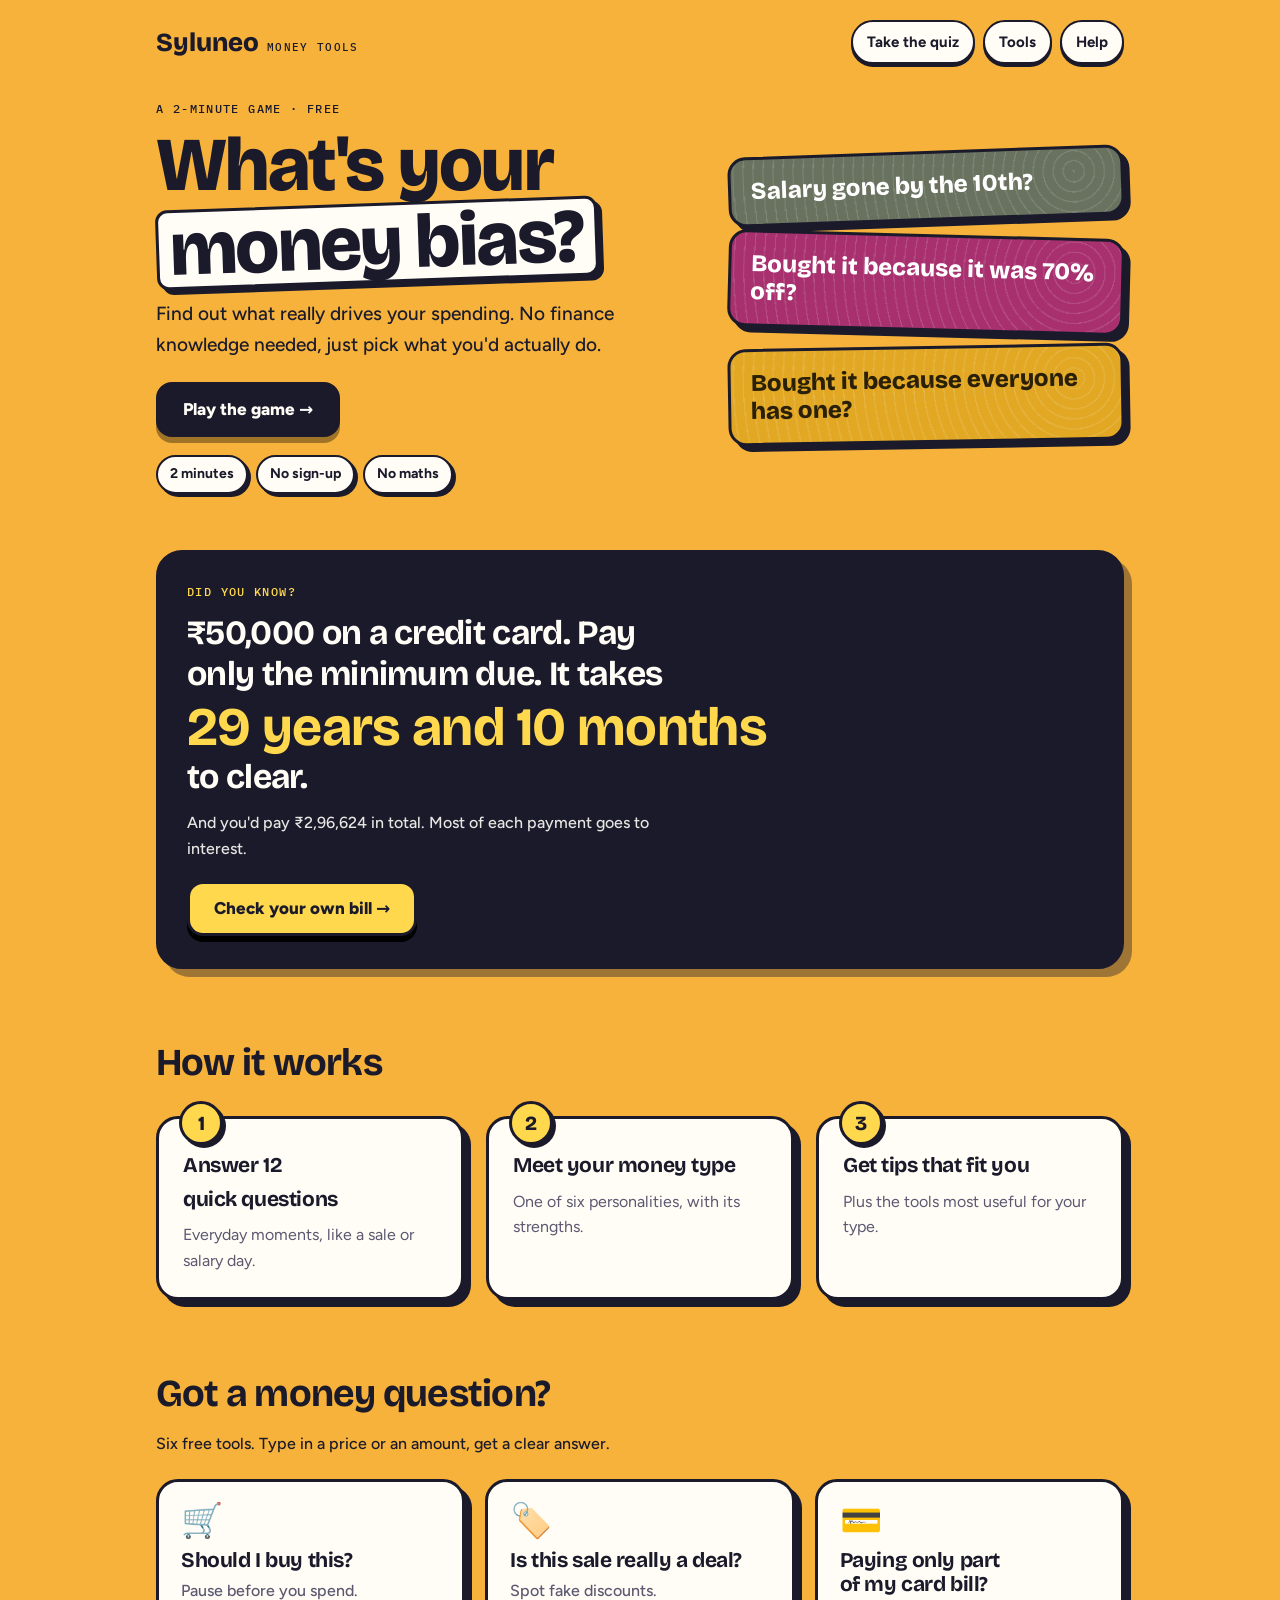
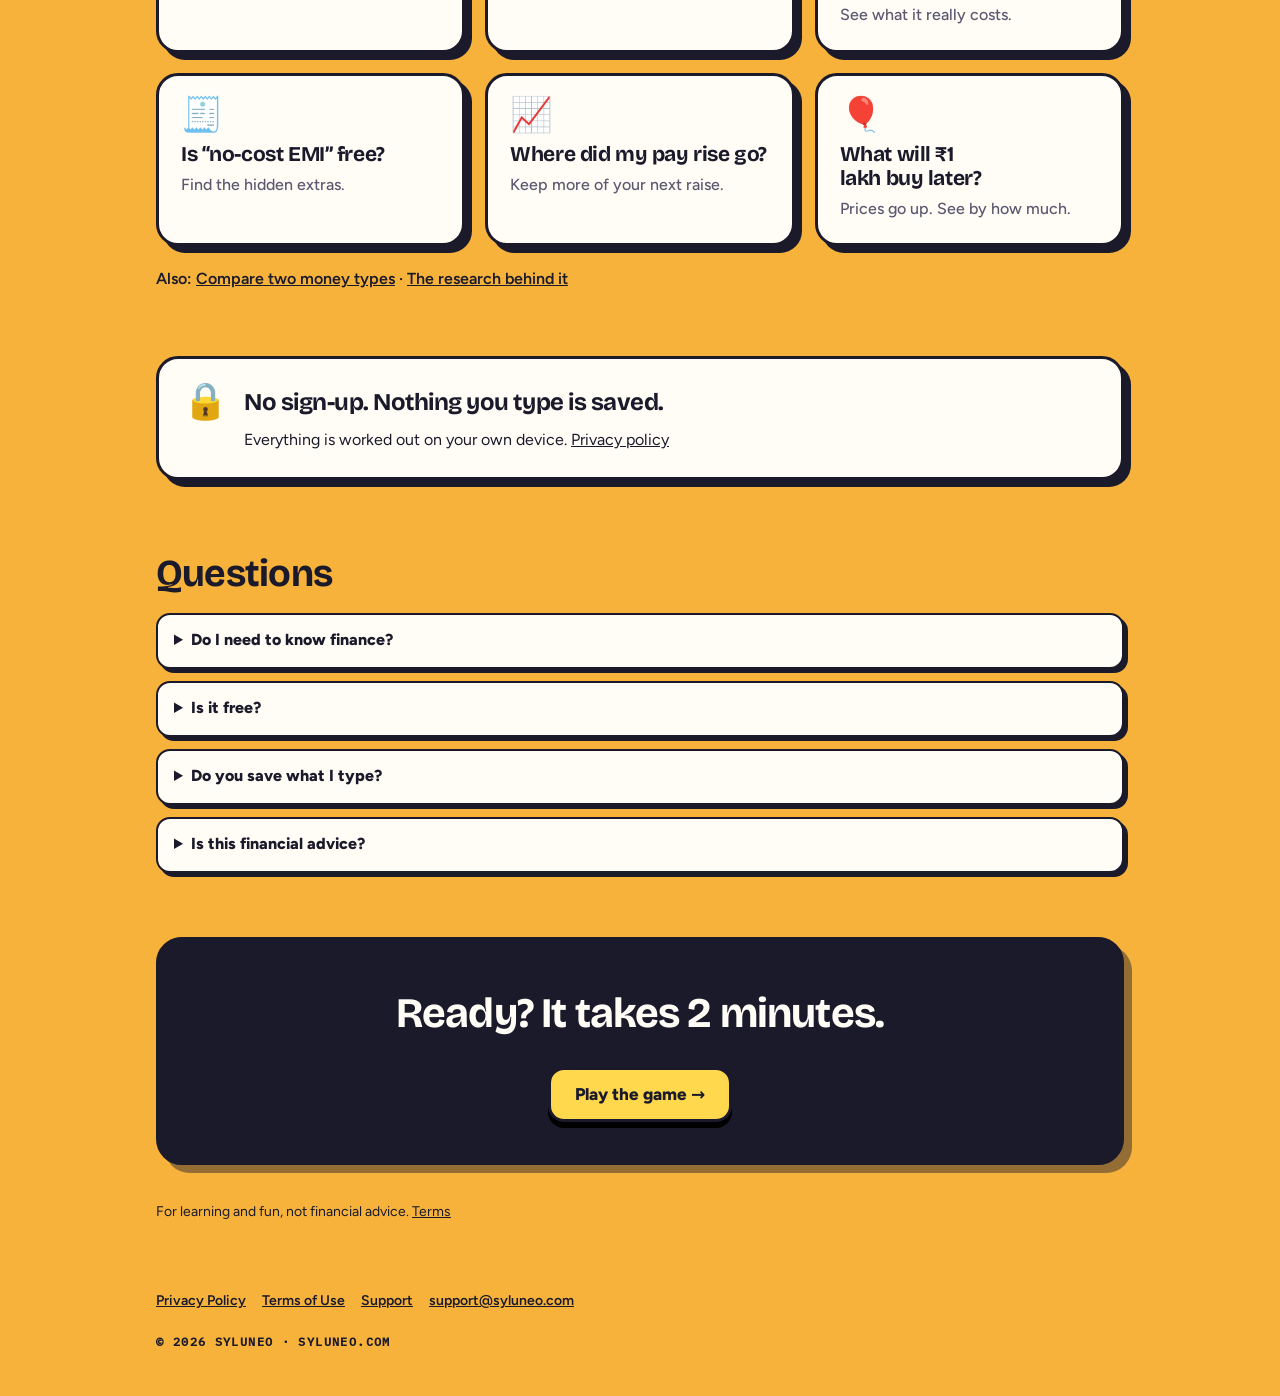
==== commit b8987a59: "Home: show the 29-year minimum-due number on the first screen Suggested by a Reddit commenter. On ph" ====
--- a/index.html
+++ b/index.html
@@ -51,6 +51,13 @@
         <div class="mini-note"><b>Bought it because it was 70% off?</b></div>
         <div class="mini-note"><b>Bought it because everyone has one?</b></div>
       </div>
+    </section>
+
+    <section class="shock" aria-labelledby="shock-title">
+      <p class="tag">Did you know?</p>
+      <h2 id="shock-title">₹50,000 on a credit card. Pay only the minimum due. It takes <span class="big">29 years and 10 months</span> to clear.</h2>
+      <p class="shock-sub">And you'd pay ₹2,96,624 in total. Most of each payment goes to interest.</p>
+      <a class="btn" href="/moneybias/#card-trap">Check your own bill →</a>
     </section>
 
     <section class="section" aria-labelledby="how-title">
--- a/assets/site.css
+++ b/assets/site.css
@@ -95,6 +95,14 @@
 .also{margin-top:20px;font-weight:600}
 .mini-note b{font-size:24px;line-height:1.15}
 
+.shock{margin-top:56px;background:var(--ink);color:var(--paper);border:3px solid var(--ink);border-radius:26px;box-shadow:8px 8px 0 rgba(27,26,43,.4);padding:30px 28px;display:flex;flex-direction:column;align-items:flex-start;gap:12px}
+.shock .tag{color:var(--pick)}
+.shock h2{font-size:clamp(24px,3.6vw,34px);line-height:1.2;max-width:30ch}
+.shock h2 .big{display:block;margin-top:6px;font-size:clamp(34px,6vw,54px);line-height:1.05;color:var(--pick)}
+.shock-sub{font-weight:500;opacity:.9;max-width:52ch}
+.shock .btn{margin-top:8px;background:var(--pick);box-shadow:0 6px 0 #000}
+.shock a:focus-visible{outline-color:var(--paper)}
+
 /* documents (privacy, terms, support) */
 .doc{max-width:820px}
 .doc h1{font-size:clamp(34px,6vw,52px);line-height:1.05;margin:8px 0 10px}
@@ -119,6 +127,8 @@
 
 @media (max-width:820px){
   .hero{grid-template-columns:1fr}
+  .hero-art{display:none}
+  .shock{margin-top:36px}
   .grid3{grid-template-columns:1fr}
   .steps{grid-template-columns:1fr;gap:30px}
   .qgrid{grid-template-columns:repeat(2,minmax(0,1fr));gap:14px}
